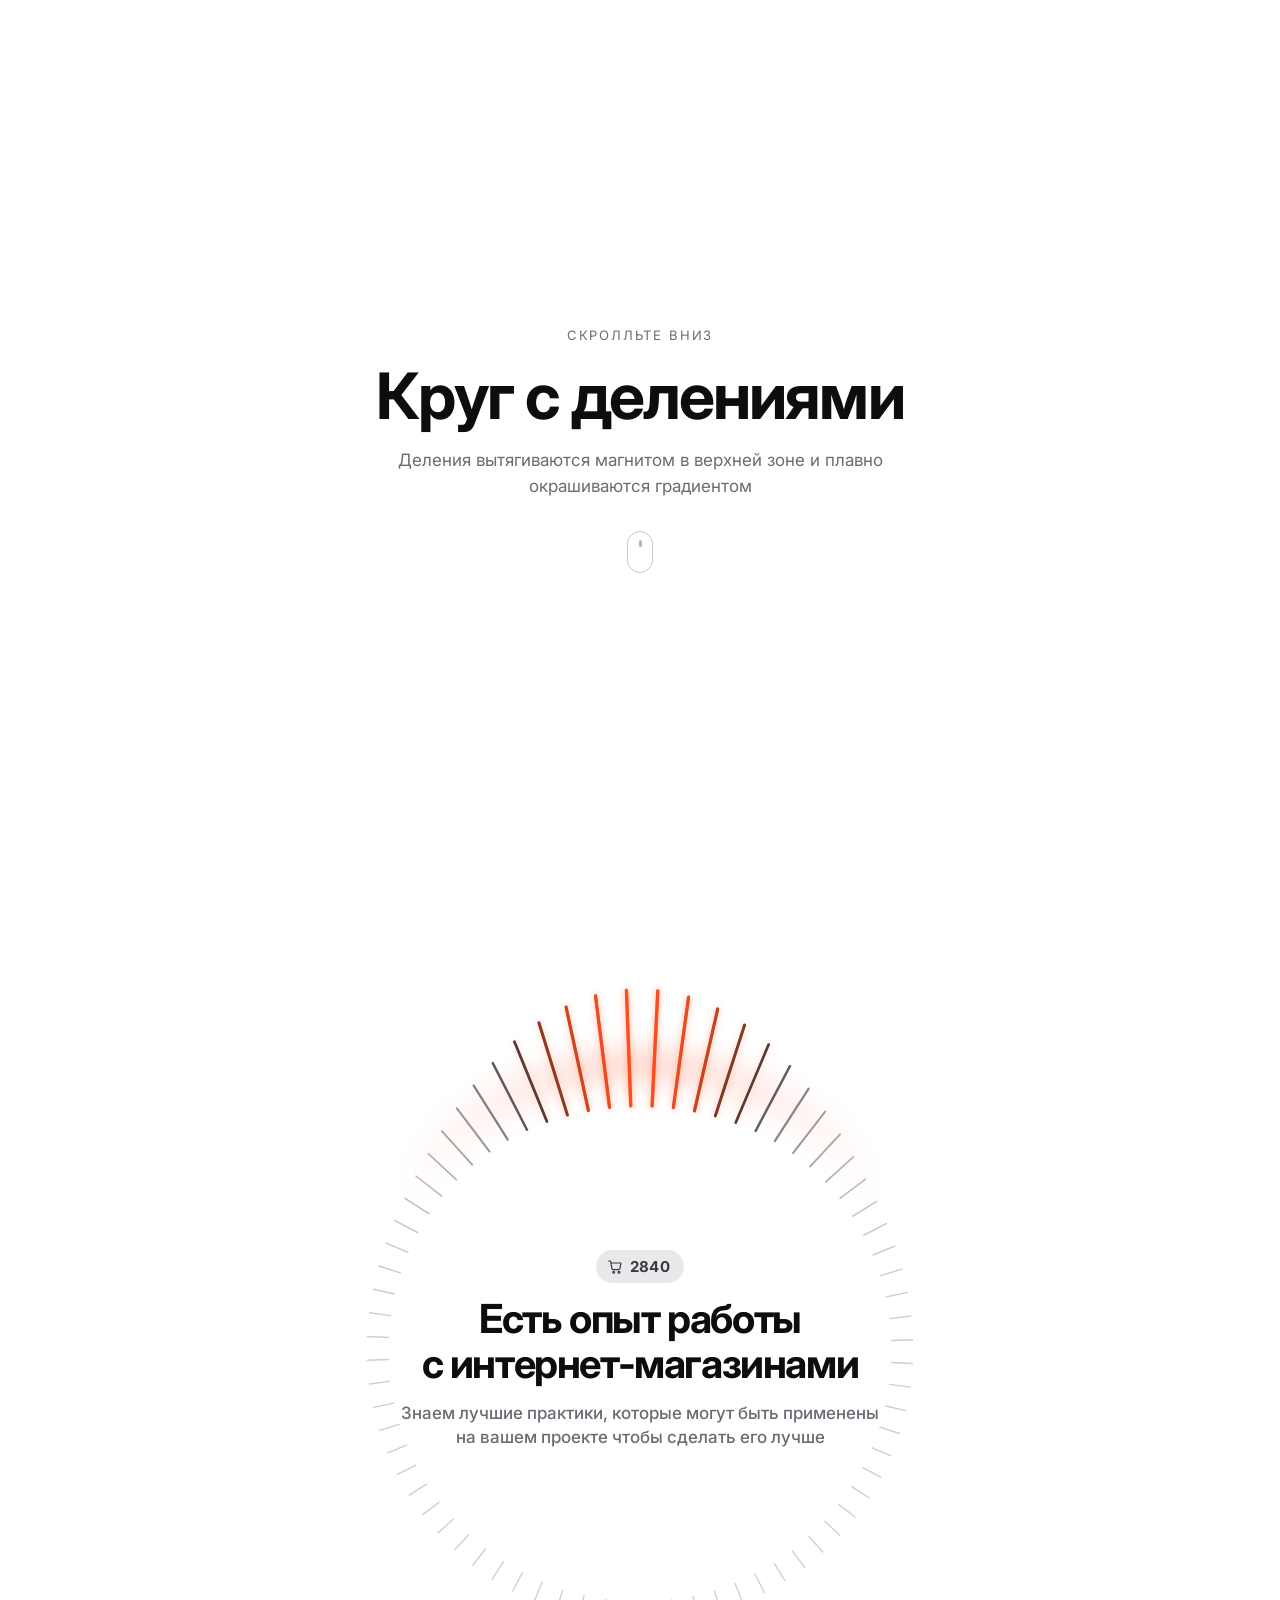
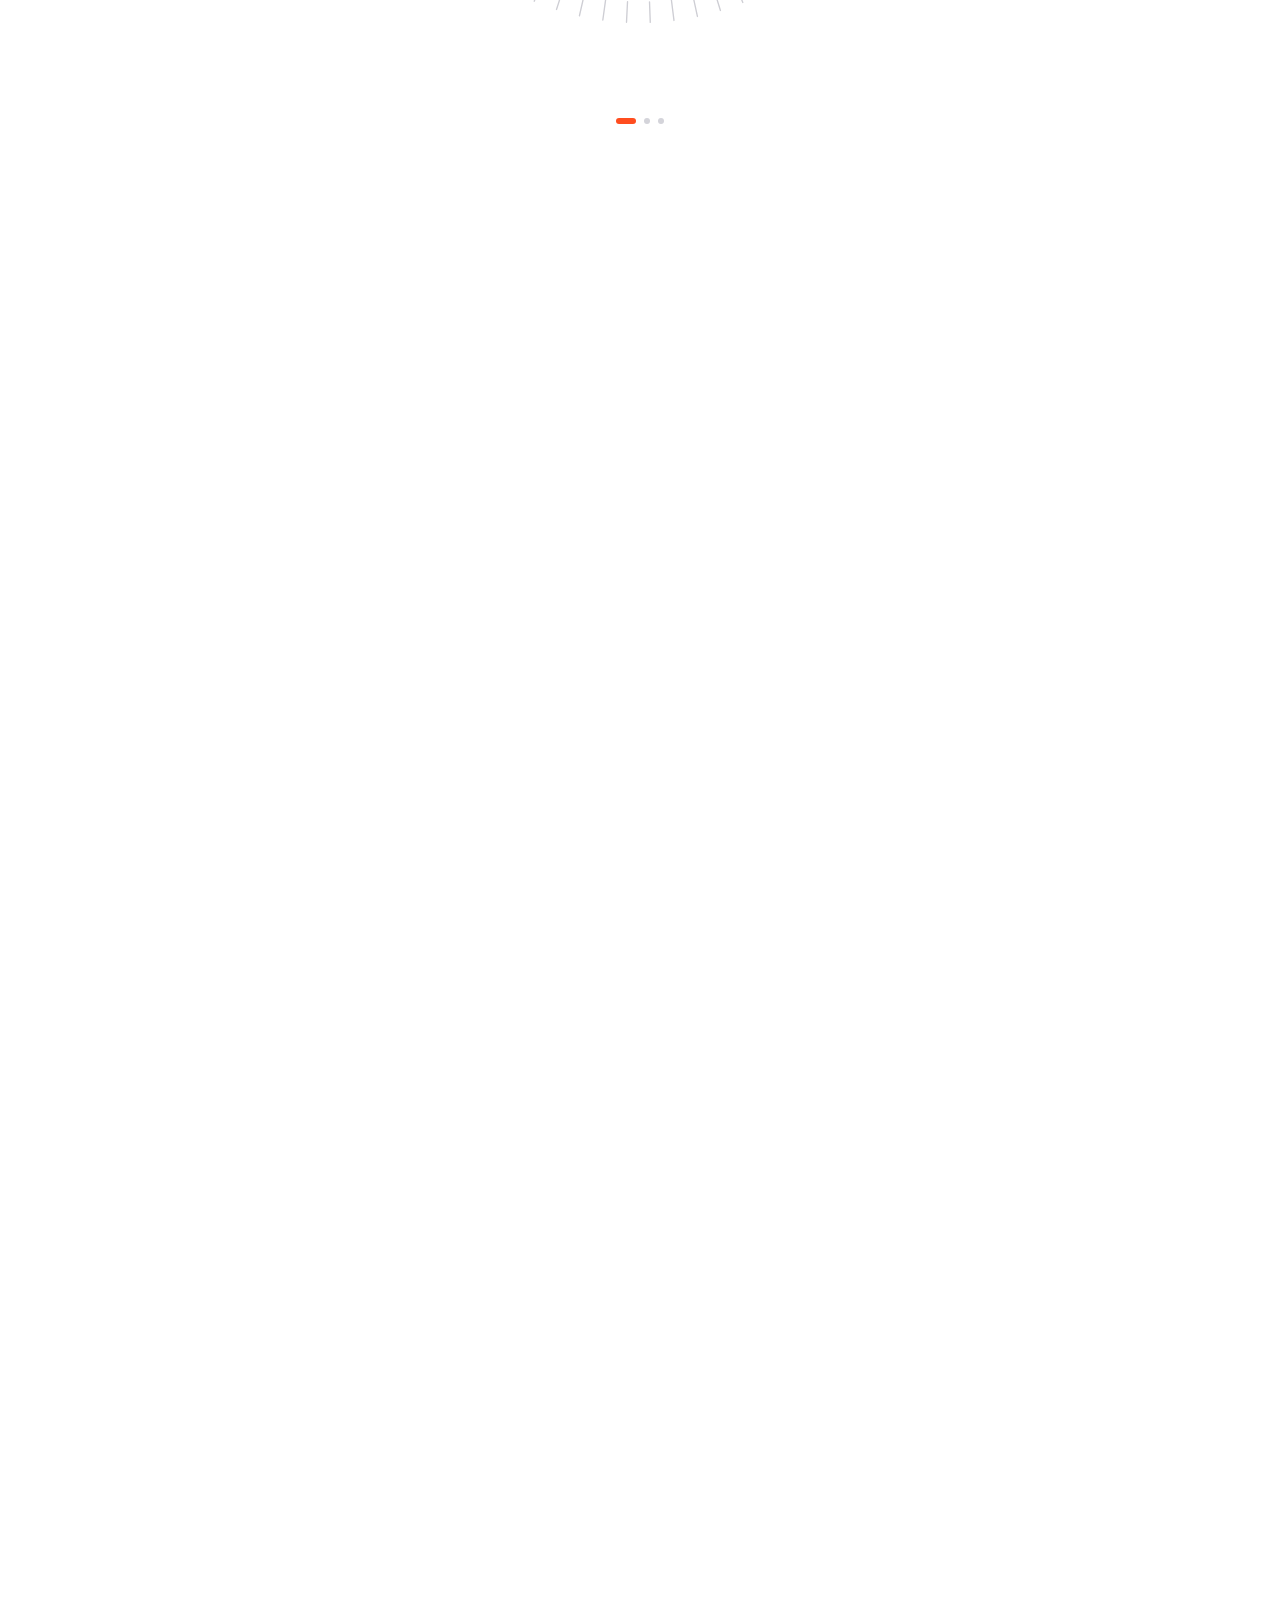
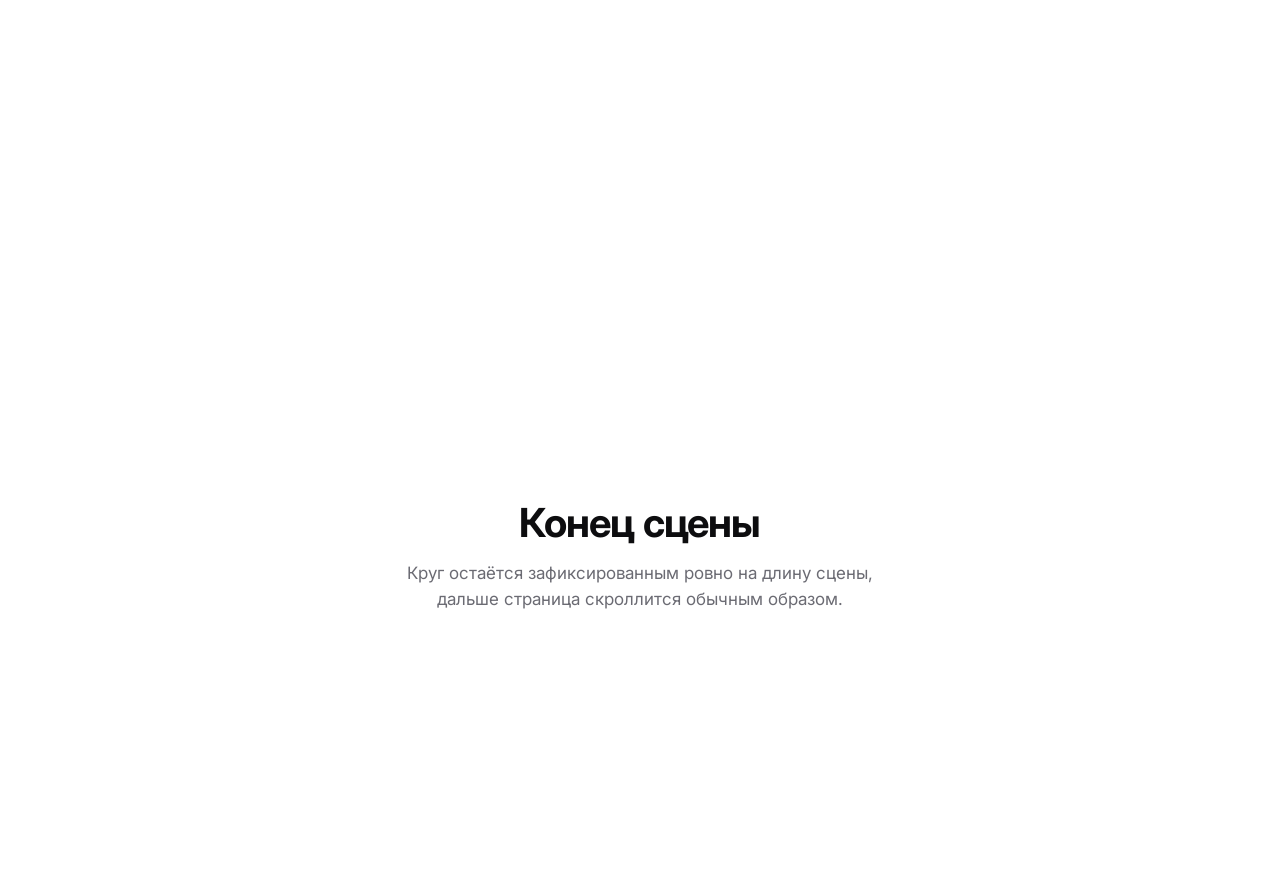
==== index.html @ 11e2ab50 "Добавить sticky-сцену с вращающимся кругом делений Круг вращается по прогрессу скролла, деления в ве" ====
<!DOCTYPE html>
<html lang="ru">
<head>
<meta charset="utf-8">
<meta name="viewport" content="width=device-width, initial-scale=1">
<title>Круг с делениями — анимация при скролле</title>
<link rel="preconnect" href="https://fonts.googleapis.com">
<link rel="preconnect" href="https://fonts.gstatic.com" crossorigin>
<link href="https://fonts.googleapis.com/css2?family=Inter:wght@400;500;600;700&display=swap" rel="stylesheet">
<link rel="stylesheet" href="styles.css">
</head>
<body>

<section class="intro">
  <p class="kicker">Скролльте вниз</p>
  <h1>Круг с делениями</h1>
  <p class="sub">Деления вытягиваются магнитом в верхней зоне и плавно окрашиваются градиентом</p>
  <div class="mouse" aria-hidden="true"><span></span></div>
</section>

<!-- ─── Сцена: высота = кол-во слайдов × 100vh + запас ─── -->
<section class="stage" id="stage">
  <div class="sticky">
    <div class="dial" id="dial">

      <svg class="dial__svg" viewBox="0 0 560 560" aria-hidden="true">
        <defs>
          <linearGradient id="auraGrad" x1="0" y1="0" x2="1" y2="0">
            <stop offset="0%"   stop-color="var(--accent)" stop-opacity="0"></stop>
            <stop offset="50%"  stop-color="var(--accent)" stop-opacity=".55"></stop>
            <stop offset="100%" stop-color="var(--accent)" stop-opacity="0"></stop>
          </linearGradient>
          <filter id="auraBlur" x="-50%" y="-50%" width="200%" height="200%">
            <feGaussianBlur stdDeviation="10"></feGaussianBlur>
          </filter>
          <filter id="hotGlow" x="-60%" y="-60%" width="220%" height="220%">
            <feGaussianBlur stdDeviation="2.4" result="b"></feGaussianBlur>
            <feMerge><feMergeNode in="b"></feMergeNode><feMergeNode in="SourceGraphic"></feMergeNode></feMerge>
          </filter>
        </defs>

        <!-- мягкая подсветка верхней зоны -->
        <path id="aura" class="aura" filter="url(#auraBlur)"
              stroke="url(#auraGrad)" fill="none" stroke-linecap="round"></path>

        <!-- деления генерируются скриптом -->
        <g id="ticks" class="ticks"></g>
        <g id="ticksHot" class="ticks ticks--hot" filter="url(#hotGlow)"></g>
      </svg>

      <!-- контент внутри круга -->
      <div class="slides" id="slides">
        <article class="slide">
          <span class="badge"><svg viewBox="0 0 24 24" class="badge__i"><path d="M6 6h15l-1.6 8.2a2 2 0 0 1-2 1.6H9.3a2 2 0 0 1-2-1.7L5.5 3.8A1 1 0 0 0 4.5 3H2.5"/><circle cx="10" cy="20" r="1.4"/><circle cx="18" cy="20" r="1.4"/></svg><b data-count="2840">2840</b></span>
          <h2>Есть опыт работы <br>с интернет-магазинами</h2>
          <p>Знаем лучшие практики, которые могут быть применены <br>на вашем проекте чтобы сделать его лучше</p>
        </article>

        <article class="slide">
          <span class="badge"><svg viewBox="0 0 24 24" class="badge__i"><path d="M3 17l5-6 4 4 4-6 5 5"/><path d="M3 21h18"/></svg><b data-count="128">128</b></span>
          <h2>Ускоряем загрузку <br>и растим конверсию</h2>
          <p>Оптимизируем Core Web Vitals и путь пользователя, <br>чтобы каждый визит приносил больше заказов</p>
        </article>

        <article class="slide">
          <span class="badge"><svg viewBox="0 0 24 24" class="badge__i"><path d="M12 3l2.6 5.6 6.1.8-4.5 4.2 1.2 6.1L12 16.8 6.6 19.7l1.2-6.1L3.3 9.4l6.1-.8z"/></svg><b data-count="17">17</b></span>
          <h2>Поддерживаем проект <br>после запуска</h2>
          <p>Развиваем функциональность, следим за метриками <br>и держим витрину стабильной 24/7</p>
        </article>
      </div>

      <!-- индикатор шагов -->
      <div class="dots" id="dots" aria-hidden="true">
        <i></i><i></i><i></i>
      </div>

    </div>
  </div>
</section>

<section class="outro">
  <h2>Конец сцены</h2>
  <p>Круг остаётся зафиксированным ровно на длину сцены, дальше страница скроллится обычным образом.</p>
</section>

<script src="script.js"></script>
</body>
</html>
---- styles.css ----
:root{
  --bg:#ffffff;
  --ink:#0d0d0f;
  --muted:#6b6b73;
  --accent:#ff4d1f;          /* цвет «нагретых» делений — меняется одной строкой */
  --badge-bg:#e9e9ec;
  --slides:3;                /* кол-во смысловых блоков внутри круга */
  --stage-vh:120;            /* высота скролла на один блок, в vh */
}

*{box-sizing:border-box}
html{scroll-behavior:auto}
body{
  margin:0;
  background:var(--bg);
  color:var(--ink);
  font-family:Inter,-apple-system,BlinkMacSystemFont,"Segoe UI",Roboto,Helvetica,Arial,sans-serif;
  -webkit-font-smoothing:antialiased;
}

/* ───────────── вступление / хвост ───────────── */
.intro,.outro{
  min-height:100vh;display:flex;flex-direction:column;
  align-items:center;justify-content:center;text-align:center;padding:40px 24px;gap:14px;
}
.outro{min-height:70vh}
.kicker{margin:0;font-size:13px;letter-spacing:.14em;text-transform:uppercase;color:var(--muted)}
.intro h1{margin:0;font-size:clamp(32px,6vw,64px);letter-spacing:-.03em;font-weight:700}
.intro .sub,.outro p{margin:0;max-width:520px;color:var(--muted);font-size:clamp(14px,1.6vw,17px);line-height:1.5}
.outro h2{margin:0;font-size:clamp(24px,4vw,40px);letter-spacing:-.02em}
.mouse{margin-top:18px;width:26px;height:42px;border:1.5px solid #c8c8cf;border-radius:14px;position:relative}
.mouse span{position:absolute;left:50%;top:8px;width:3px;height:7px;margin-left:-1.5px;border-radius:2px;background:#b3b3bb;animation:wheel 1.6s ease-in-out infinite}
@keyframes wheel{0%{transform:translateY(0);opacity:0}30%{opacity:1}100%{transform:translateY(14px);opacity:0}}

/* ───────────── сцена со sticky-кругом ───────────── */
.stage{
  position:relative;
  /* длина прокрутки сцены: по одному экрану на блок + экран на «доводку» */
  height:calc((var(--slides) * var(--stage-vh) * 1vh) + 100vh);
}
.sticky{position:sticky;top:0;height:100vh;display:grid;place-items:center;overflow:hidden}

.dial{
  position:relative;
  width:min(86vmin,720px);
  aspect-ratio:1/1;
  display:grid;place-items:center;
}
.dial__svg{position:absolute;inset:0;width:100%;height:100%;overflow:visible}

.ticks line{stroke-linecap:round}
.aura{stroke-width:24;opacity:.42}

/* ───────────── контент внутри круга ───────────── */
.slides{
  position:relative;
  width:min(78%,520px);
  display:grid;
  place-items:center;
}
.slide{
  grid-area:1/1;
  text-align:center;
  display:flex;flex-direction:column;align-items:center;gap:14px;
  opacity:0;
  will-change:opacity,transform;
  pointer-events:none;
}
.badge{
  display:inline-flex;align-items:center;gap:7px;
  padding:7px 14px 7px 11px;border-radius:999px;
  background:var(--badge-bg);color:#3a3a42;
  font-size:15px;font-weight:600;letter-spacing:.01em;
  transition:background .4s ease,color .4s ease;
}
.badge__i{width:16px;height:16px;fill:none;stroke:currentColor;stroke-width:1.8;stroke-linecap:round;stroke-linejoin:round;flex:none}
.slide h2{
  margin:0;font-size:clamp(22px,3.4vw,40px);line-height:1.12;
  letter-spacing:-.035em;font-weight:700;
}
.slide p{
  margin:0;color:var(--muted);
  font-size:clamp(13px,1.5vw,17px);line-height:1.45;font-weight:500;
}

/* ───────────── индикатор шагов ───────────── */
.dots{
  position:absolute;left:50%;bottom:-2%;transform:translateX(-50%);
  display:flex;gap:8px;
}
.dots i{
  width:6px;height:6px;border-radius:50%;background:#d4d4da;
  transition:background .35s ease,transform .35s ease,width .35s ease;
}
.dots i.is-on{width:20px;border-radius:4px;background:var(--accent)}

@media (max-width:640px){
  .dial{width:88vmin}
  .slides{width:72%}
  .slide{gap:11px}
  .slide h2{font-size:clamp(20px,5.6vw,26px)}
  .slide p{font-size:clamp(12px,3.4vw,15px)}
  .badge{font-size:13px;padding:6px 12px 6px 9px}
  /* на узких экранах верстаем текст потоком, а не по авторским строкам */
  .slide h2 br,.slide p br{display:none}
  .dots{bottom:-8%}
}

@media (prefers-reduced-motion:reduce){
  .mouse span{animation:none}
}
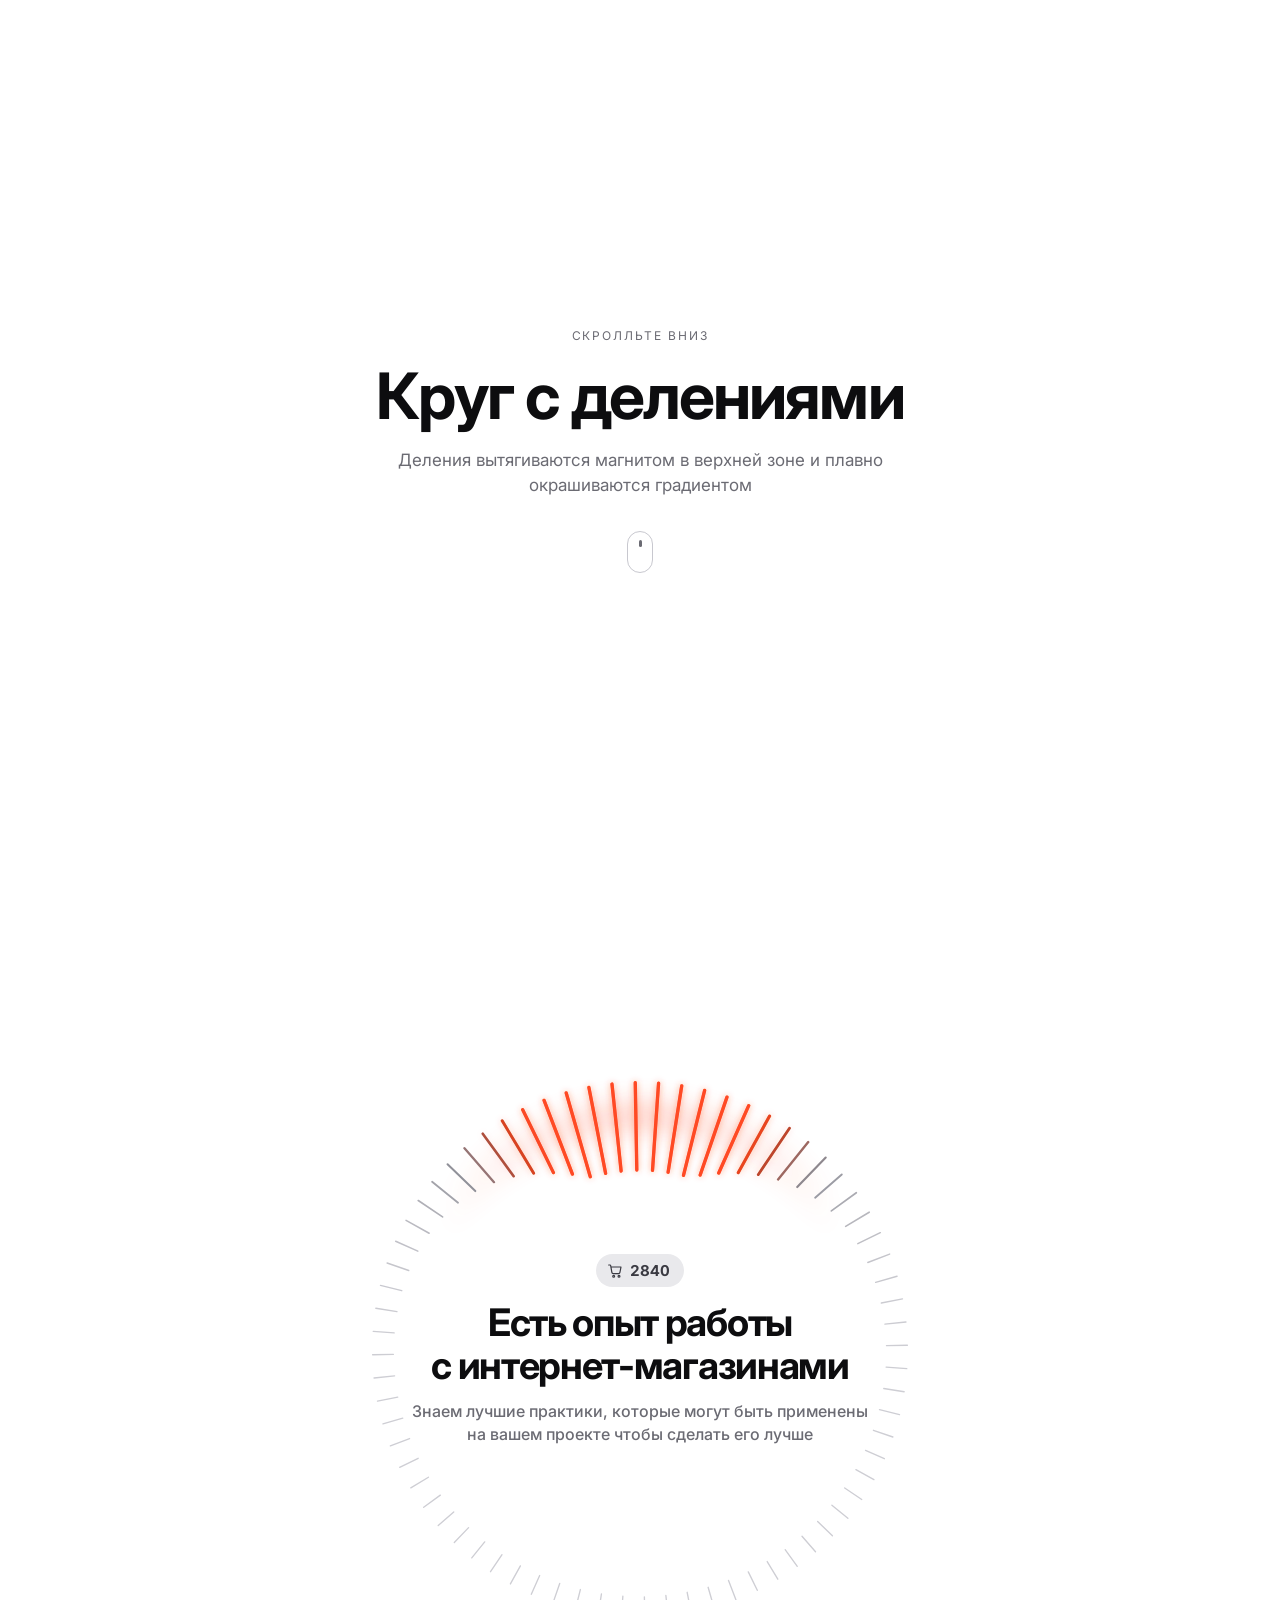
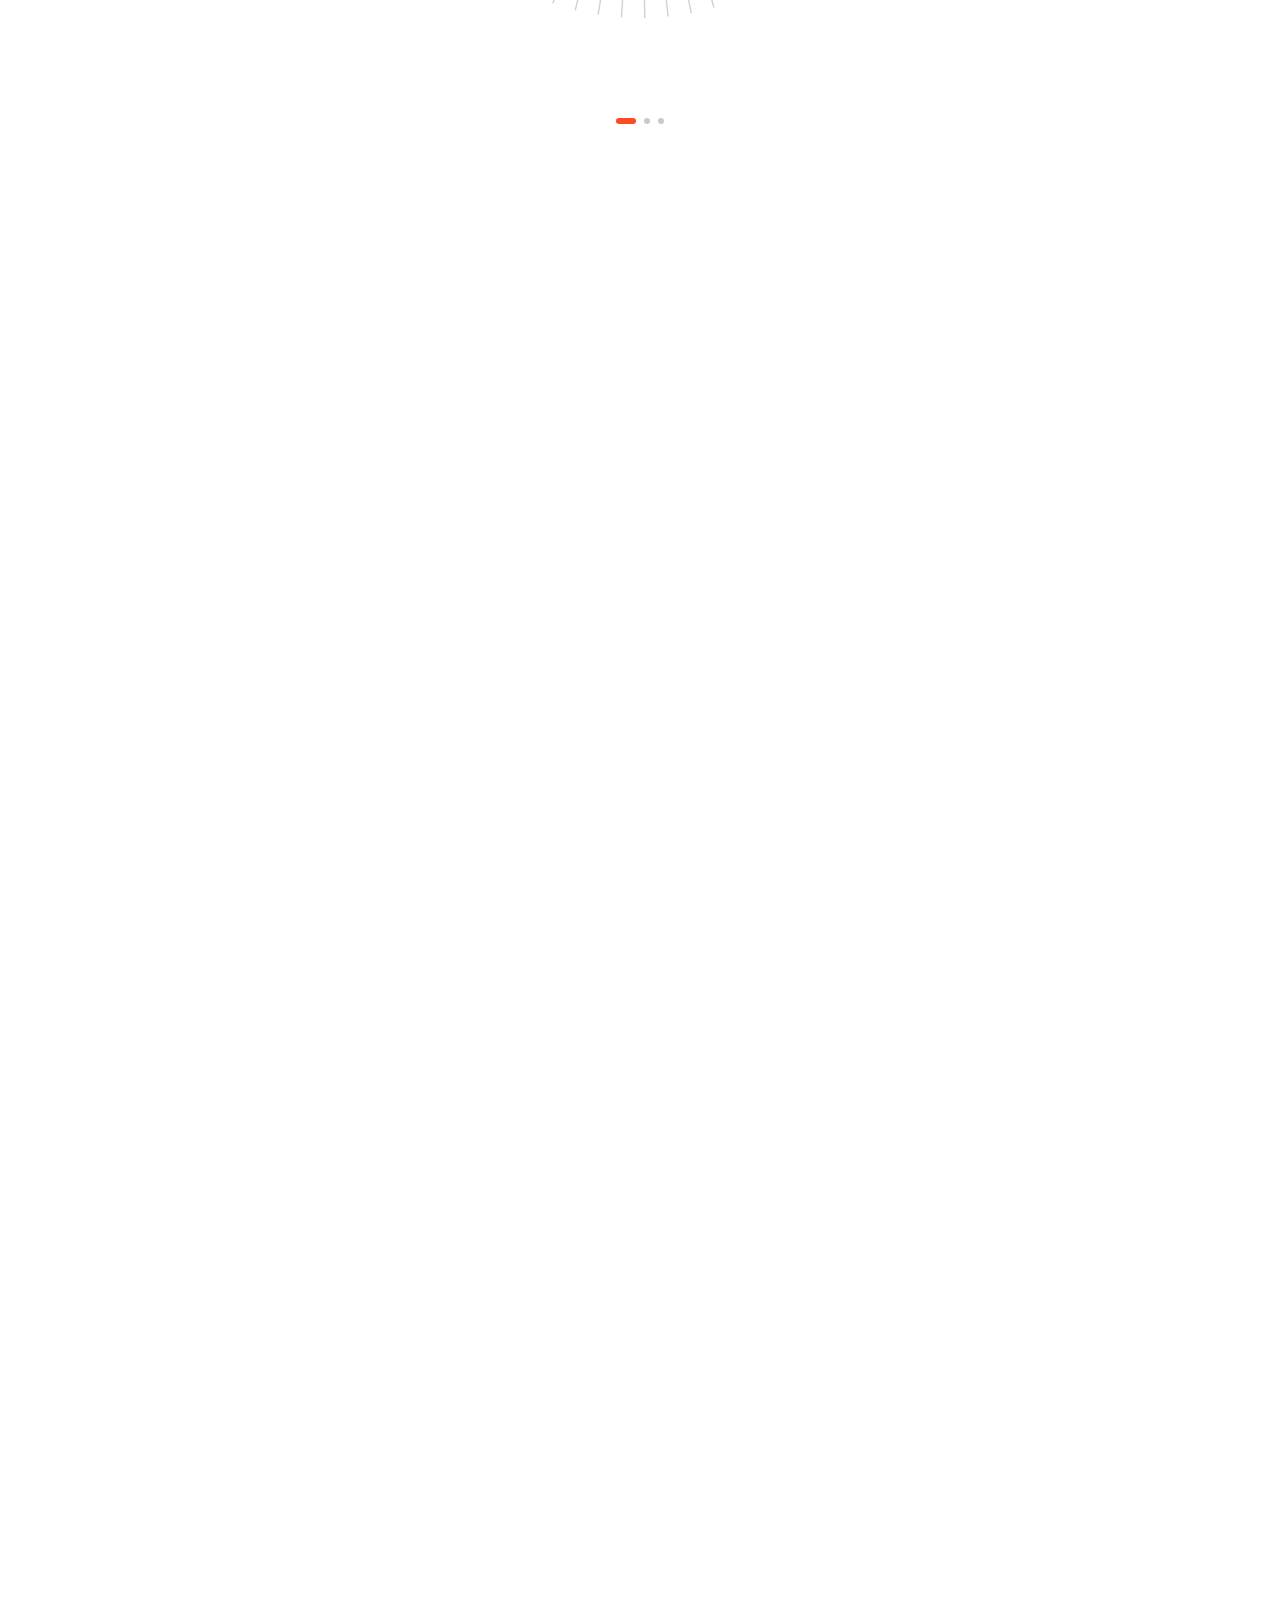
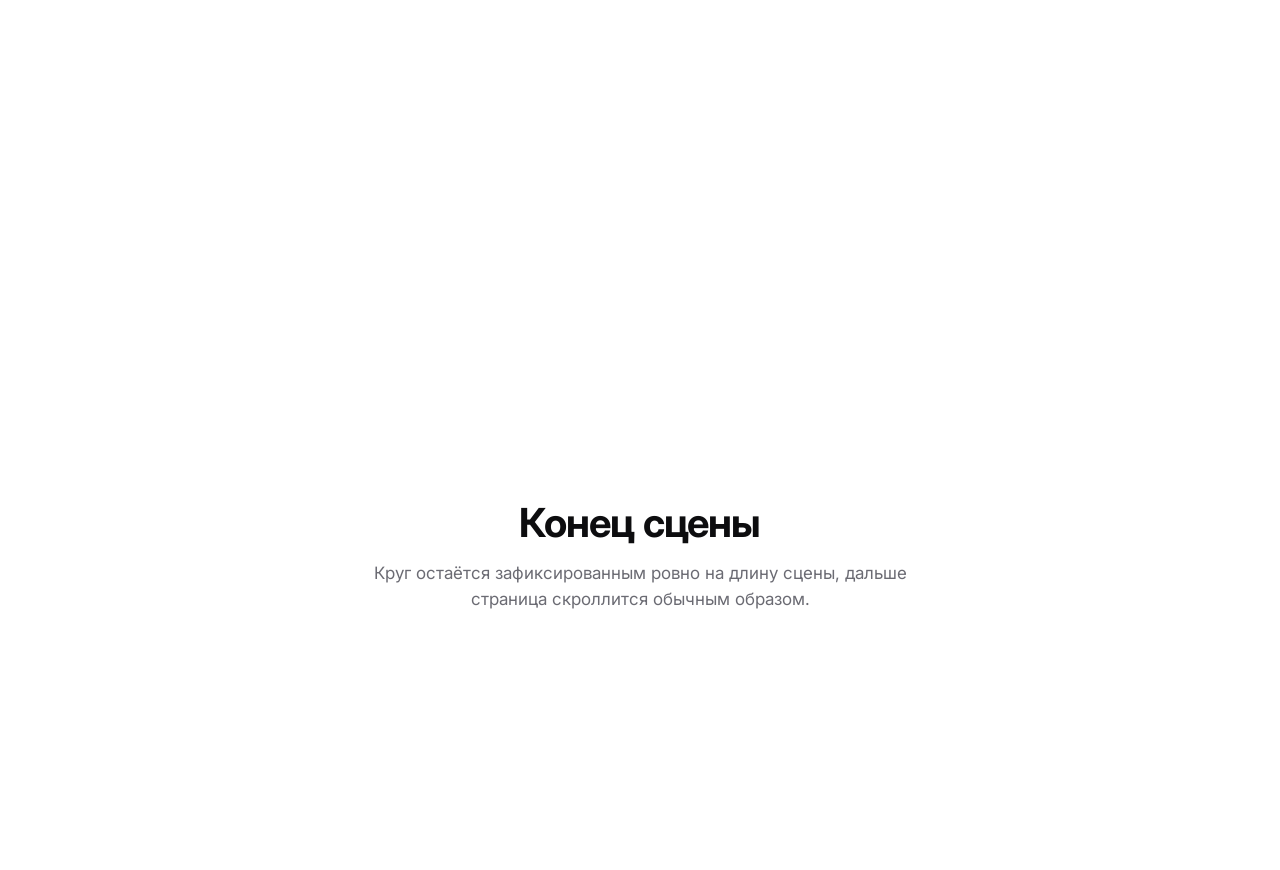
==== commit 7a57e885: "Развернуть деления внутрь круга, добавить покой и цвет по блокам Деления растут от неподвижной внешн" ====
--- a/index.html
+++ b/index.html
@@ -31,7 +31,7 @@
             <stop offset="100%" stop-color="var(--accent)" stop-opacity="0"></stop>
           </linearGradient>
           <filter id="auraBlur" x="-50%" y="-50%" width="200%" height="200%">
-            <feGaussianBlur stdDeviation="10"></feGaussianBlur>
+            <feGaussianBlur stdDeviation="9"></feGaussianBlur>
           </filter>
           <filter id="hotGlow" x="-60%" y="-60%" width="220%" height="220%">
             <feGaussianBlur stdDeviation="2.4" result="b"></feGaussianBlur>
--- a/styles.css
+++ b/styles.css
@@ -2,14 +2,54 @@
   --bg:#ffffff;
   --ink:#0d0d0f;
   --muted:#6b6b73;
-  --accent:#ff4d1f;          /* цвет «нагретых» делений — меняется одной строкой */
+  --hair:#c8c8cf;
   --badge-bg:#e9e9ec;
-  --slides:3;                /* кол-во смысловых блоков внутри круга */
-  --stage-vh:120;            /* высота скролла на один блок, в vh */
+  --badge-ink:#3a3a42;
+  /* градиент «нагрева» деления: холодное → среднее → горячее → акцент блока */
+  --tick-cold:#ceced4;
+  --tick-mid:#8c8c94;
+  --tick-hot:#202026;
+  /* акцент каждого текстового блока: --c1 для первого, --c2 для второго и т.д. */
+  --c1:#ff4a22;
+  --c2:#12b76a;
+  --c3:#2e6bf5;
+  --accent:var(--c1);          /* текущий акцент, скрипт переписывает его по скроллу */
+  --slides:3;                  /* количество блоков — должно совпадать с числом .slide */
+  --stage-vh:120;              /* сколько vh скролла приходится на один блок */
+}
+
+@media (prefers-color-scheme:dark){
+  :root:not([data-theme="light"]){
+    --bg:#0b0b0d;
+    --ink:#f3f3f6;
+    --muted:#93939e;
+    --hair:#3a3a44;
+    --badge-bg:#1d1d23;
+    --badge-ink:#c9c9d2;
+    --tick-cold:#2f2f38;
+    --tick-mid:#6e6e7a;
+    --tick-hot:#ededf2;
+    --c1:#ff6a45;
+    --c2:#2fd48a;
+    --c3:#5a8cff;
+  }
+}
+:root[data-theme="dark"]{
+  --bg:#0b0b0d;
+  --ink:#f3f3f6;
+  --muted:#93939e;
+  --hair:#3a3a44;
+  --badge-bg:#1d1d23;
+  --badge-ink:#c9c9d2;
+  --tick-cold:#2f2f38;
+  --tick-mid:#6e6e7a;
+  --tick-hot:#ededf2;
+  --c1:#ff6a45;
+  --c2:#2fd48a;
+  --c3:#5a8cff;
 }
 
 *{box-sizing:border-box}
-html{scroll-behavior:auto}
 body{
   margin:0;
   background:var(--bg);
@@ -24,12 +64,12 @@
   align-items:center;justify-content:center;text-align:center;padding:40px 24px;gap:14px;
 }
 .outro{min-height:70vh}
-.kicker{margin:0;font-size:13px;letter-spacing:.14em;text-transform:uppercase;color:var(--muted)}
-.intro h1{margin:0;font-size:clamp(32px,6vw,64px);letter-spacing:-.03em;font-weight:700}
-.intro .sub,.outro p{margin:0;max-width:520px;color:var(--muted);font-size:clamp(14px,1.6vw,17px);line-height:1.5}
+.kicker{margin:0;font-size:12px;letter-spacing:.16em;text-transform:uppercase;color:var(--muted)}
+.intro h1{margin:0;font-size:clamp(32px,6vw,64px);letter-spacing:-.03em;font-weight:700;text-wrap:balance}
+.intro .sub,.outro p{margin:0;max-width:52ch;color:var(--muted);font-size:clamp(14px,1.6vw,17px);line-height:1.5}
 .outro h2{margin:0;font-size:clamp(24px,4vw,40px);letter-spacing:-.02em}
-.mouse{margin-top:18px;width:26px;height:42px;border:1.5px solid #c8c8cf;border-radius:14px;position:relative}
-.mouse span{position:absolute;left:50%;top:8px;width:3px;height:7px;margin-left:-1.5px;border-radius:2px;background:#b3b3bb;animation:wheel 1.6s ease-in-out infinite}
+.mouse{margin-top:18px;width:26px;height:42px;border:1.5px solid var(--hair);border-radius:14px;position:relative}
+.mouse span{position:absolute;left:50%;top:8px;width:3px;height:7px;margin-left:-1.5px;border-radius:2px;background:var(--muted);animation:wheel 1.6s ease-in-out infinite}
 @keyframes wheel{0%{transform:translateY(0);opacity:0}30%{opacity:1}100%{transform:translateY(14px);opacity:0}}
 
 /* ───────────── сцена со sticky-кругом ───────────── */
@@ -49,12 +89,13 @@
 .dial__svg{position:absolute;inset:0;width:100%;height:100%;overflow:visible}
 
 .ticks line{stroke-linecap:round}
-.aura{stroke-width:24;opacity:.42}
+/* прозрачностью дуги управляет скрипт — в CSS её задавать нельзя, стиль перебьёт атрибут */
+.aura{stroke-width:24}
 
 /* ───────────── контент внутри круга ───────────── */
 .slides{
   position:relative;
-  width:min(78%,520px);
+  width:min(72%,470px);
   display:grid;
   place-items:center;
 }
@@ -69,18 +110,18 @@
 .badge{
   display:inline-flex;align-items:center;gap:7px;
   padding:7px 14px 7px 11px;border-radius:999px;
-  background:var(--badge-bg);color:#3a3a42;
+  background:var(--badge-bg);color:var(--badge-ink);
   font-size:15px;font-weight:600;letter-spacing:.01em;
-  transition:background .4s ease,color .4s ease;
+  font-variant-numeric:tabular-nums;
 }
 .badge__i{width:16px;height:16px;fill:none;stroke:currentColor;stroke-width:1.8;stroke-linecap:round;stroke-linejoin:round;flex:none}
 .slide h2{
-  margin:0;font-size:clamp(22px,3.4vw,40px);line-height:1.12;
-  letter-spacing:-.035em;font-weight:700;
+  margin:0;font-size:clamp(22px,3.2vw,38px);line-height:1.12;
+  letter-spacing:-.035em;font-weight:700;text-wrap:balance;
 }
 .slide p{
   margin:0;color:var(--muted);
-  font-size:clamp(13px,1.5vw,17px);line-height:1.45;font-weight:500;
+  font-size:clamp(13px,1.4vw,16px);line-height:1.45;font-weight:500;
 }
 
 /* ───────────── индикатор шагов ───────────── */
@@ -89,17 +130,17 @@
   display:flex;gap:8px;
 }
 .dots i{
-  width:6px;height:6px;border-radius:50%;background:#d4d4da;
-  transition:background .35s ease,transform .35s ease,width .35s ease;
+  width:6px;height:6px;border-radius:50%;background:var(--hair);
+  transition:background .35s ease,width .35s ease,border-radius .35s ease;
 }
 .dots i.is-on{width:20px;border-radius:4px;background:var(--accent)}
 
 @media (max-width:640px){
   .dial{width:88vmin}
-  .slides{width:72%}
+  .slides{width:68%}
   .slide{gap:11px}
-  .slide h2{font-size:clamp(20px,5.6vw,26px)}
-  .slide p{font-size:clamp(12px,3.4vw,15px)}
+  .slide h2{font-size:clamp(19px,5.2vw,25px)}
+  .slide p{font-size:clamp(12px,3.2vw,14px)}
   .badge{font-size:13px;padding:6px 12px 6px 9px}
   /* на узких экранах верстаем текст потоком, а не по авторским строкам */
   .slide h2 br,.slide p br{display:none}
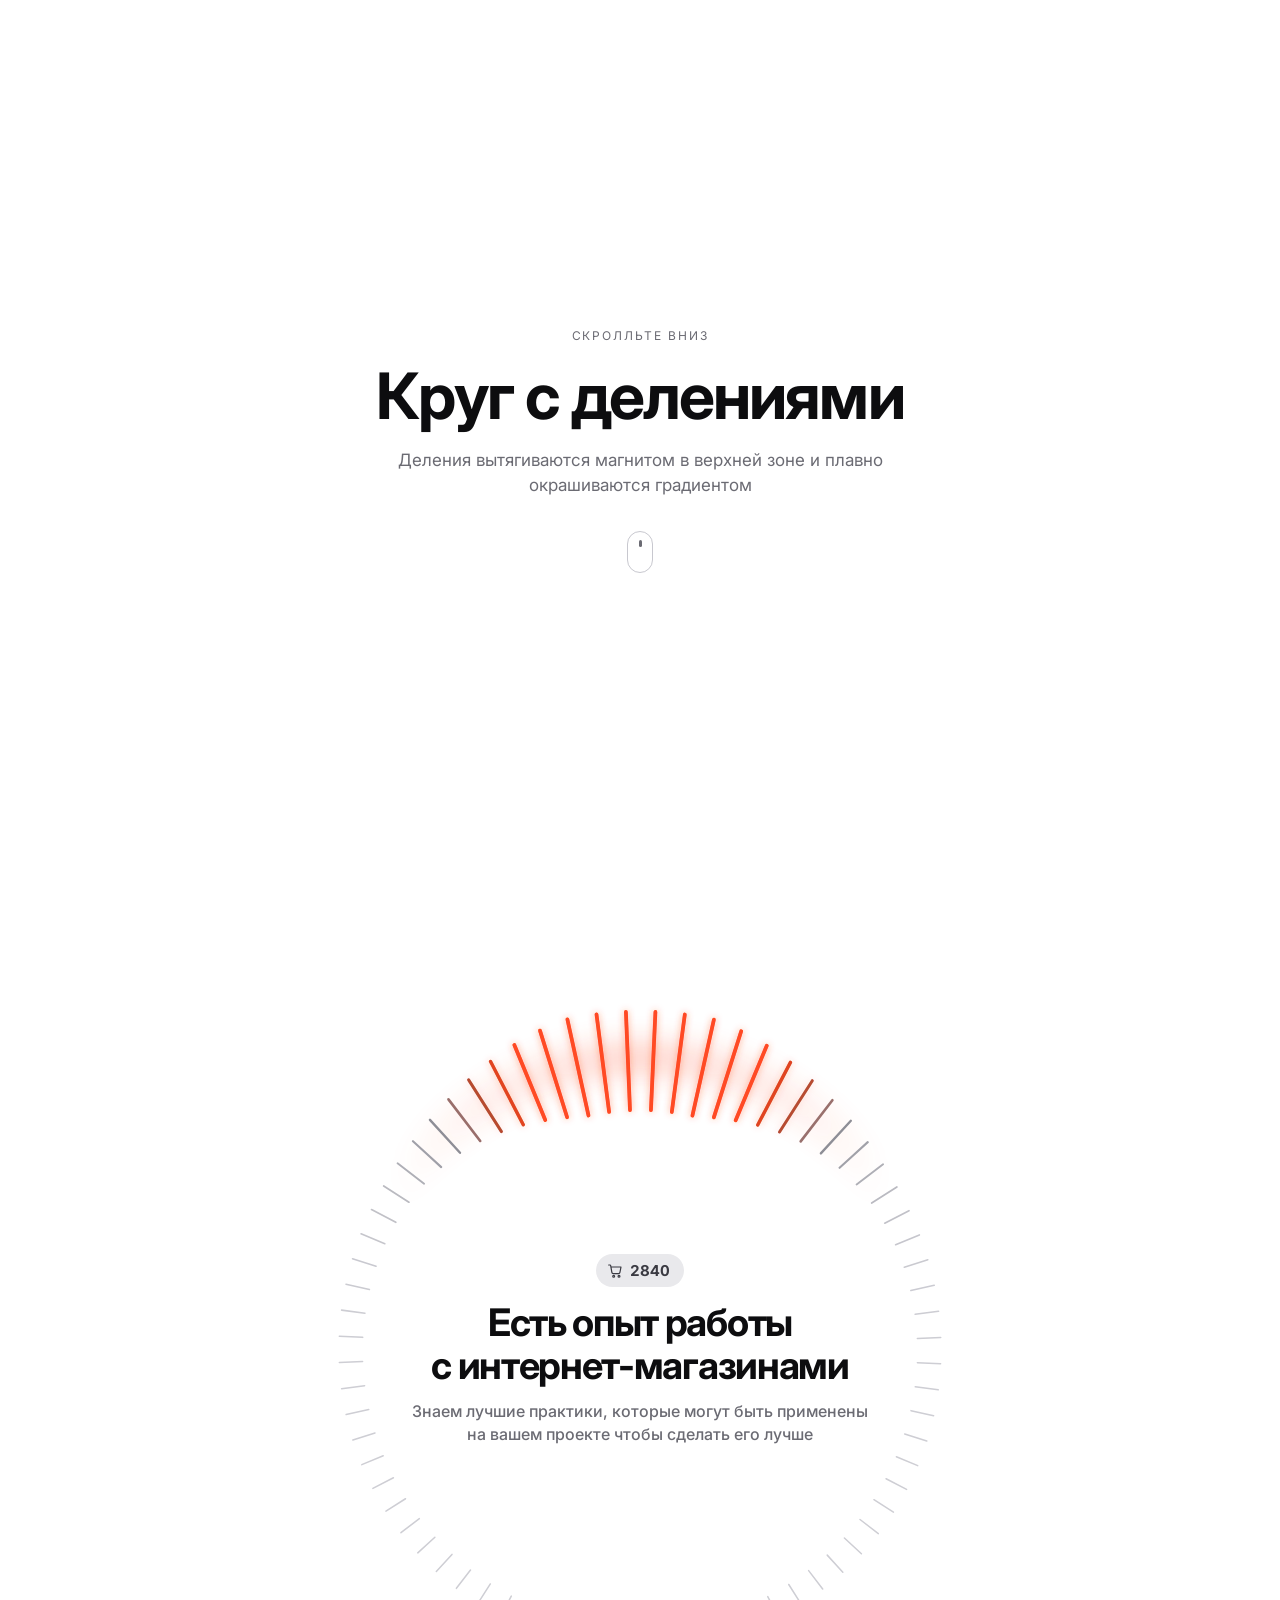
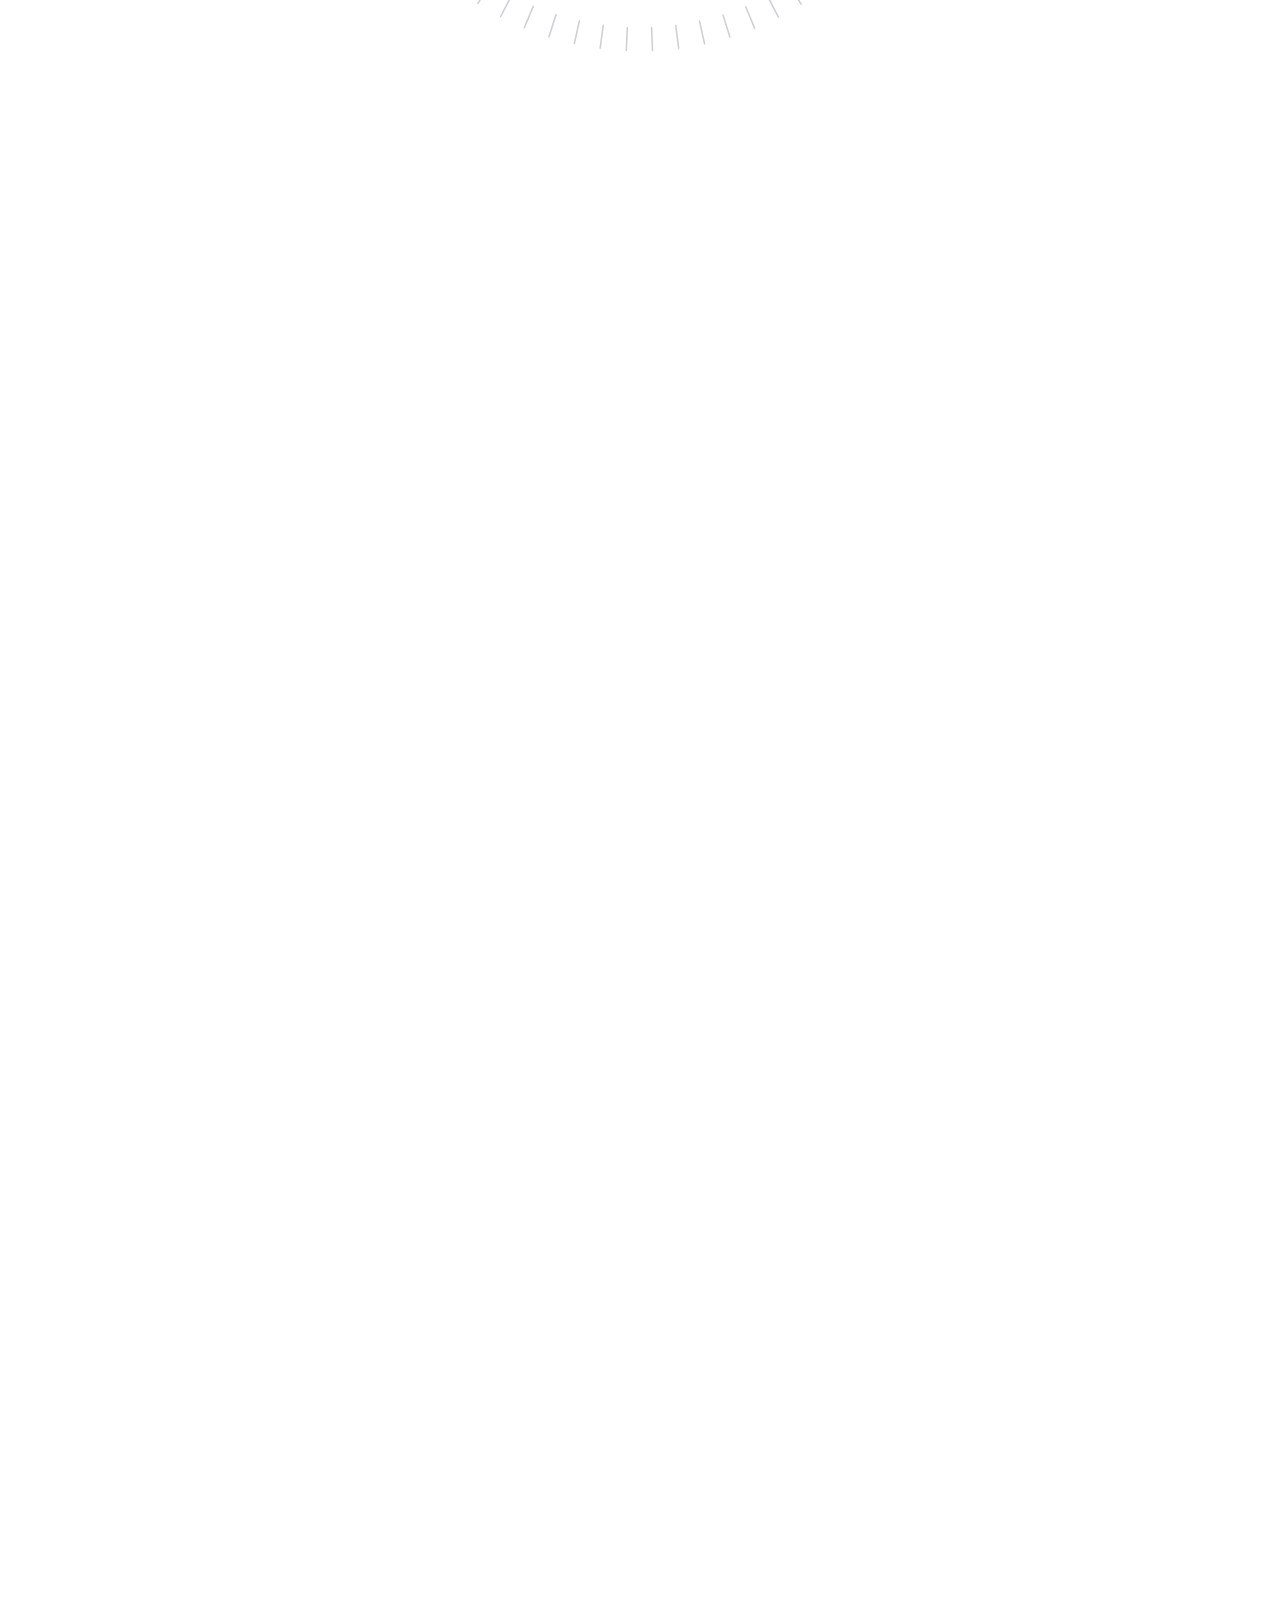
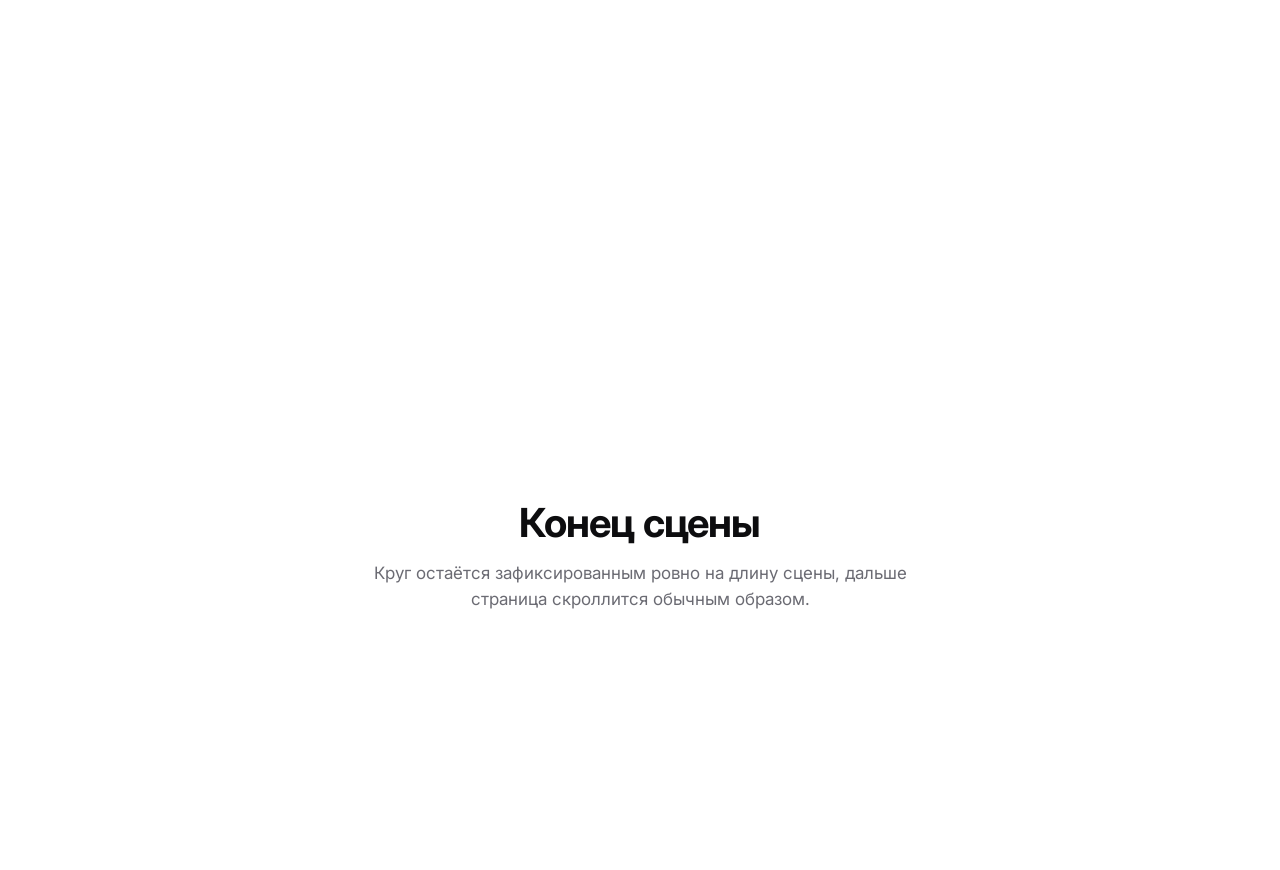
==== commit a47614d6: "Убрать пагинацию, увеличить круг и добавить магнит под курсором Индикатор шагов удалён. Круг вырос д" ====
--- a/index.html
+++ b/index.html
@@ -42,6 +42,8 @@
         <!-- мягкая подсветка верхней зоны -->
         <path id="aura" class="aura" filter="url(#auraBlur)"
               stroke="url(#auraGrad)" fill="none" stroke-linecap="round"></path>
+        <path id="auraHover" class="aura" filter="url(#auraBlur)"
+              stroke="url(#auraGrad)" fill="none" stroke-linecap="round" opacity="0"></path>
 
         <!-- деления генерируются скриптом -->
         <g id="ticks" class="ticks"></g>
@@ -69,11 +71,6 @@
         </article>
       </div>
 
-      <!-- индикатор шагов -->
-      <div class="dots" id="dots" aria-hidden="true">
-        <i></i><i></i><i></i>
-      </div>
-
     </div>
   </div>
 </section>
--- a/styles.css
+++ b/styles.css
@@ -82,7 +82,7 @@
 
 .dial{
   position:relative;
-  width:min(86vmin,720px);
+  width:min(90vmin,952px);
   aspect-ratio:1/1;
   display:grid;place-items:center;
 }
@@ -95,7 +95,7 @@
 /* ───────────── контент внутри круга ───────────── */
 .slides{
   position:relative;
-  width:min(72%,470px);
+  width:min(64%,560px);
   display:grid;
   place-items:center;
 }
@@ -124,27 +124,15 @@
   font-size:clamp(13px,1.4vw,16px);line-height:1.45;font-weight:500;
 }
 
-/* ───────────── индикатор шагов ───────────── */
-.dots{
-  position:absolute;left:50%;bottom:-2%;transform:translateX(-50%);
-  display:flex;gap:8px;
-}
-.dots i{
-  width:6px;height:6px;border-radius:50%;background:var(--hair);
-  transition:background .35s ease,width .35s ease,border-radius .35s ease;
-}
-.dots i.is-on{width:20px;border-radius:4px;background:var(--accent)}
-
 @media (max-width:640px){
-  .dial{width:88vmin}
-  .slides{width:68%}
+  .dial{width:92vmin}
+  .slides{width:70%}
   .slide{gap:11px}
   .slide h2{font-size:clamp(19px,5.2vw,25px)}
   .slide p{font-size:clamp(12px,3.2vw,14px)}
   .badge{font-size:13px;padding:6px 12px 6px 9px}
   /* на узких экранах верстаем текст потоком, а не по авторским строкам */
   .slide h2 br,.slide p br{display:none}
-  .dots{bottom:-8%}
 }
 
 @media (prefers-reduced-motion:reduce){
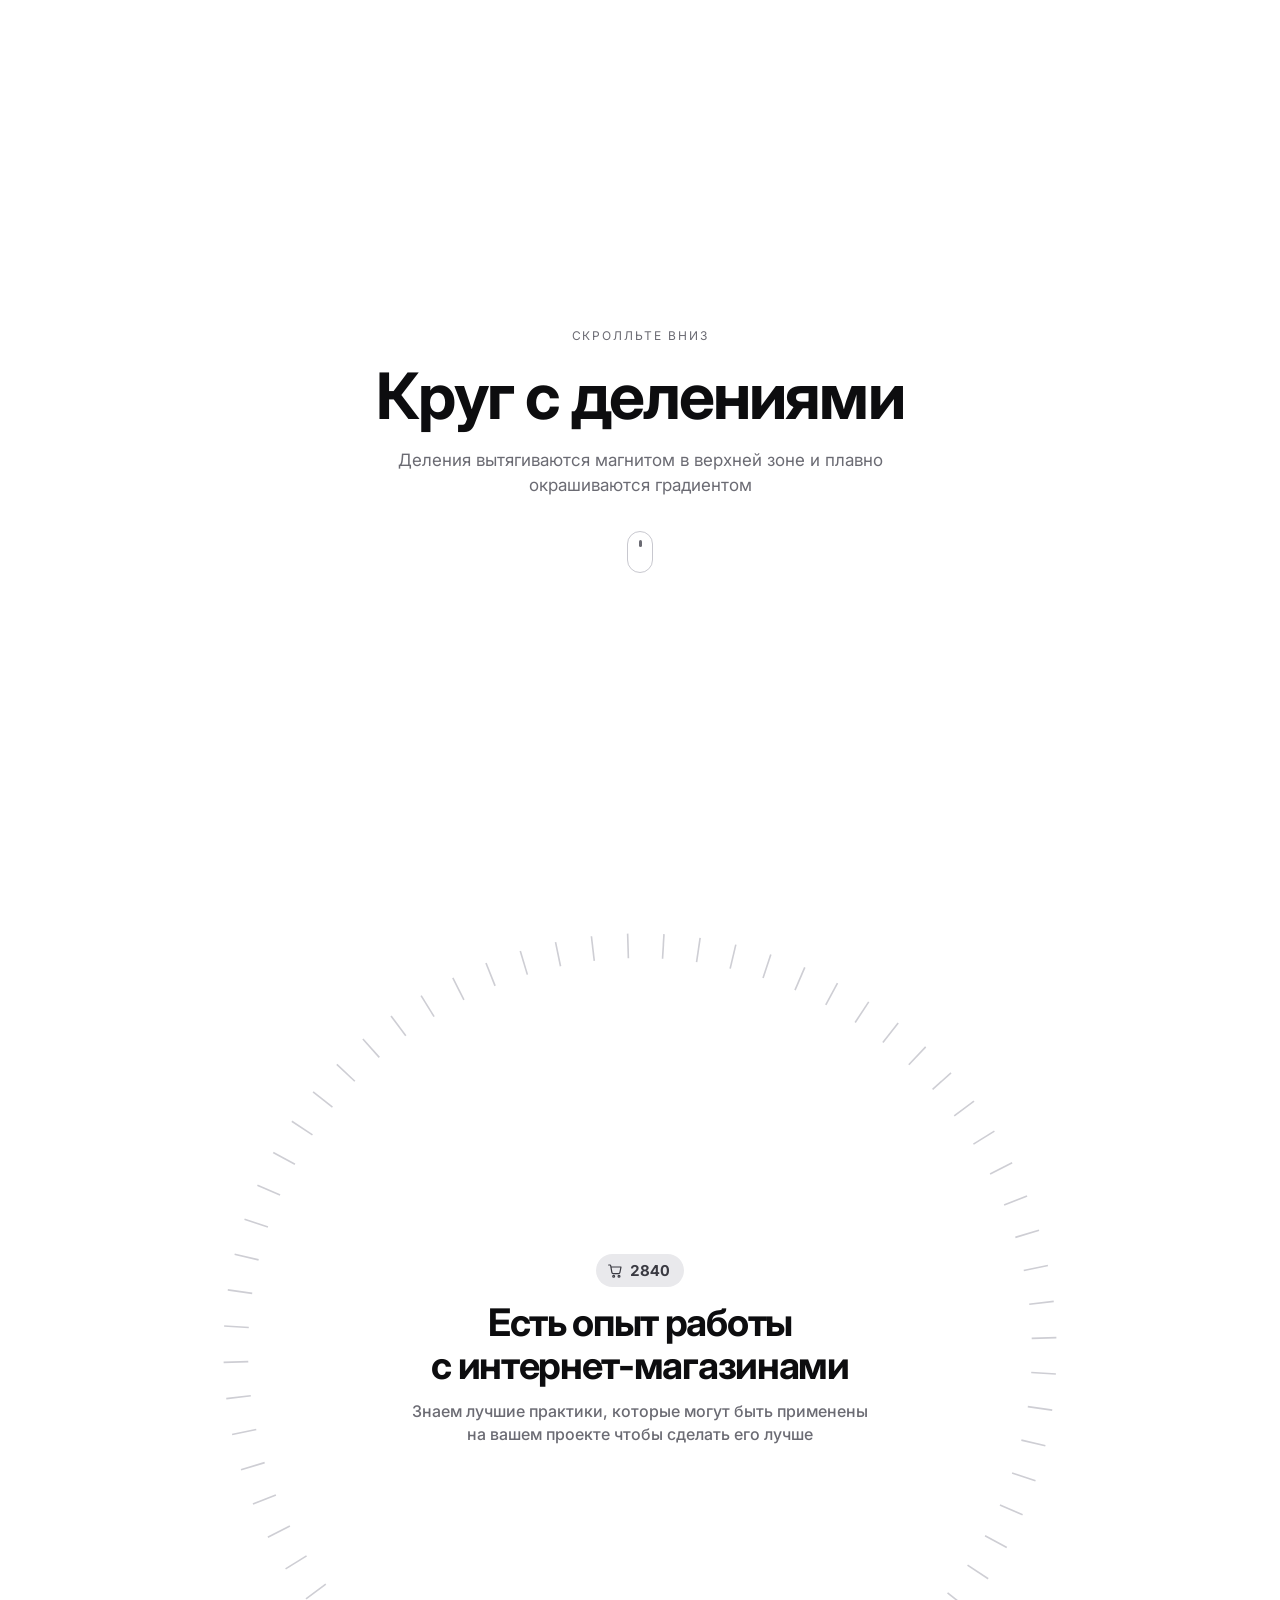
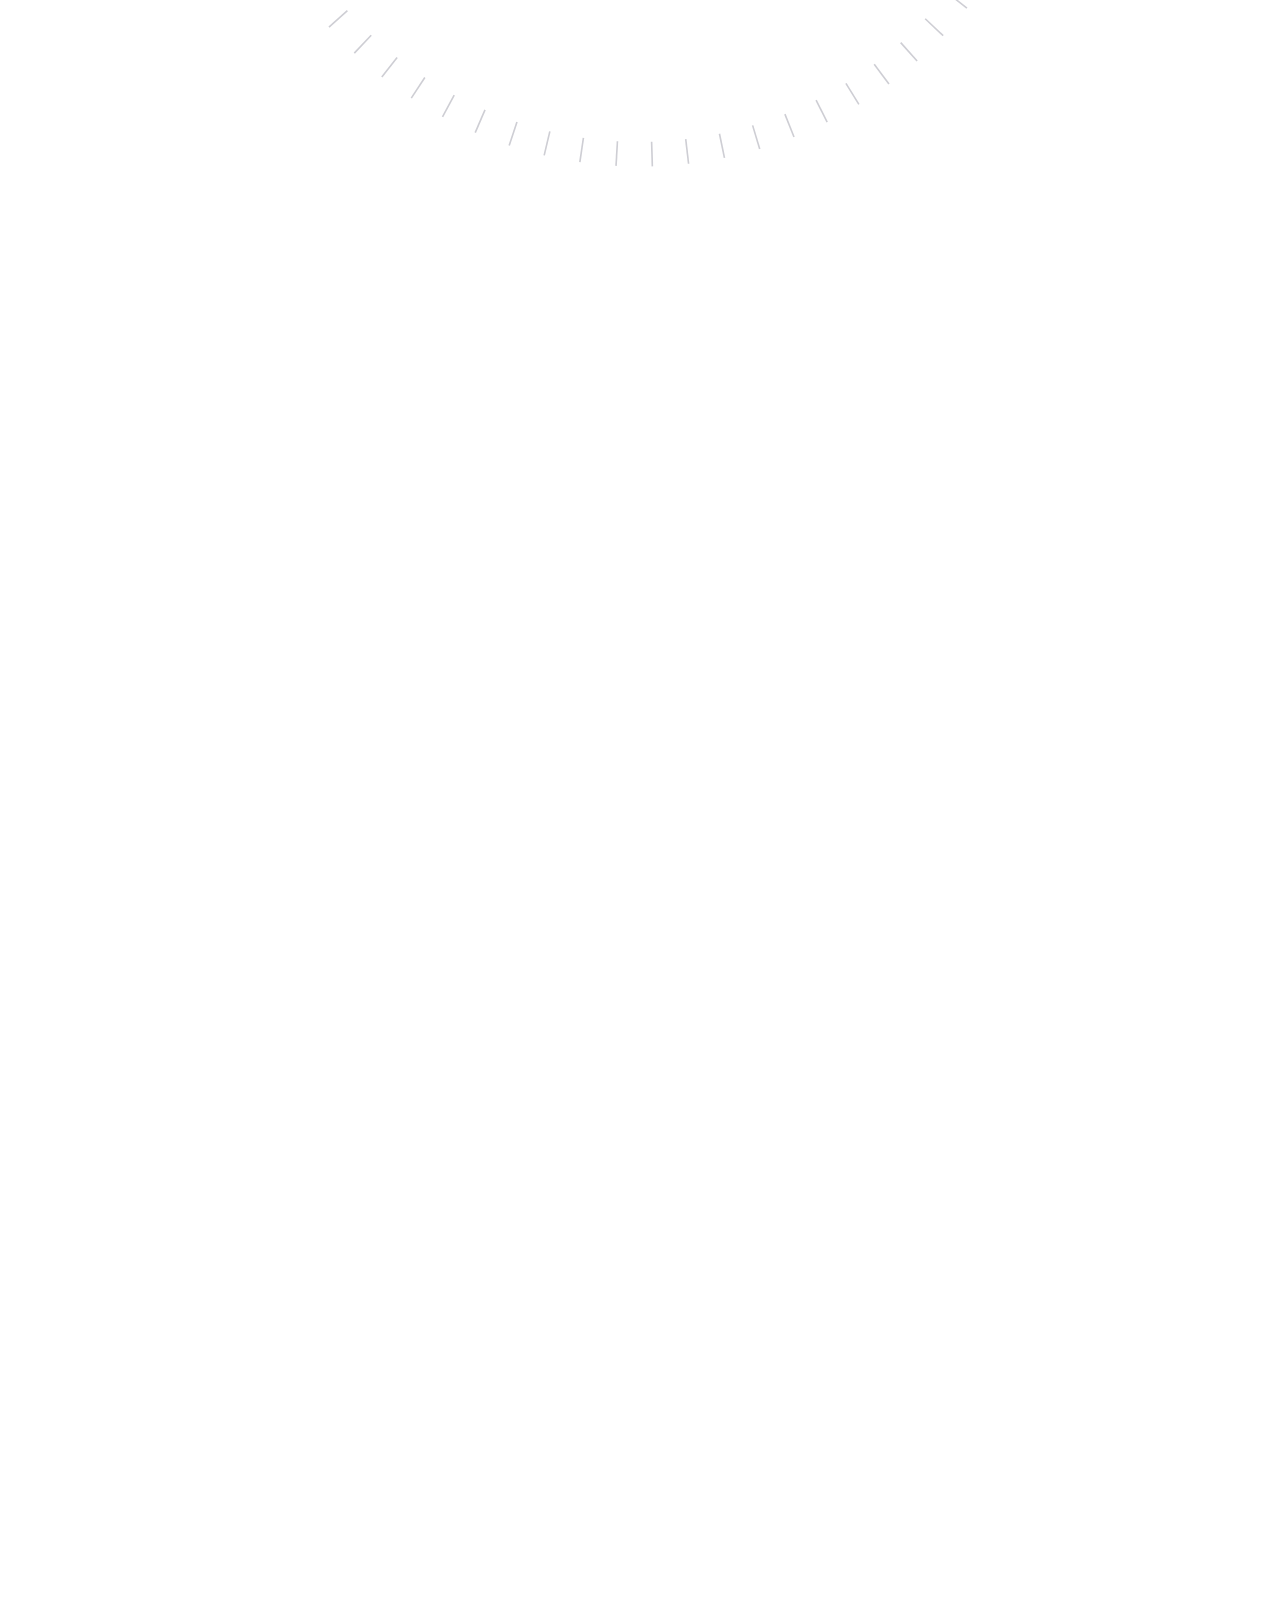
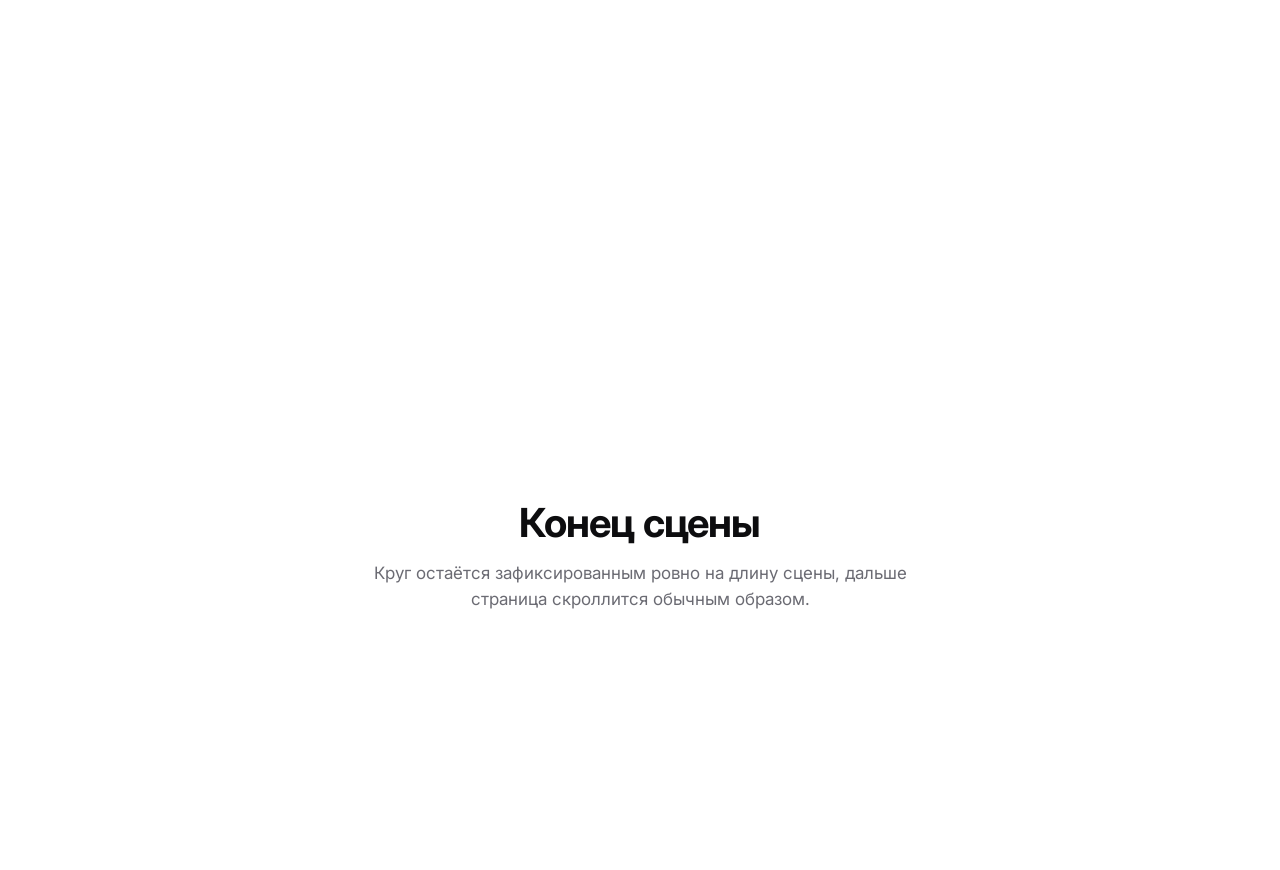
==== commit 1c2c237d: "Нейтральный подход к блоку, круг крупнее, прямые концы делений Круг увеличен до min(96vmin, 1040px) " ====
--- a/index.html
+++ b/index.html
@@ -33,10 +33,6 @@
           <filter id="auraBlur" x="-50%" y="-50%" width="200%" height="200%">
             <feGaussianBlur stdDeviation="9"></feGaussianBlur>
           </filter>
-          <filter id="hotGlow" x="-60%" y="-60%" width="220%" height="220%">
-            <feGaussianBlur stdDeviation="2.4" result="b"></feGaussianBlur>
-            <feMerge><feMergeNode in="b"></feMergeNode><feMergeNode in="SourceGraphic"></feMergeNode></feMerge>
-          </filter>
         </defs>
 
         <!-- мягкая подсветка верхней зоны -->
@@ -47,7 +43,6 @@
 
         <!-- деления генерируются скриптом -->
         <g id="ticks" class="ticks"></g>
-        <g id="ticksHot" class="ticks ticks--hot" filter="url(#hotGlow)"></g>
       </svg>
 
       <!-- контент внутри круга -->
--- a/styles.css
+++ b/styles.css
@@ -82,20 +82,20 @@
 
 .dial{
   position:relative;
-  width:min(90vmin,952px);
+  width:min(96vmin,1040px);
   aspect-ratio:1/1;
   display:grid;place-items:center;
 }
-.dial__svg{position:absolute;inset:0;width:100%;height:100%;overflow:visible}
+.dial__svg{position:absolute;inset:0;width:100%;height:100%;overflow:visible;will-change:transform}
 
-.ticks line{stroke-linecap:round}
+.ticks line{stroke-linecap:butt}
 /* прозрачностью дуги управляет скрипт — в CSS её задавать нельзя, стиль перебьёт атрибут */
 .aura{stroke-width:24}
 
 /* ───────────── контент внутри круга ───────────── */
 .slides{
   position:relative;
-  width:min(64%,560px);
+  width:min(60%,560px);
   display:grid;
   place-items:center;
 }
@@ -125,8 +125,7 @@
 }
 
 @media (max-width:640px){
-  .dial{width:92vmin}
-  .slides{width:70%}
+  .slides{width:64%}
   .slide{gap:11px}
   .slide h2{font-size:clamp(19px,5.2vw,25px)}
   .slide p{font-size:clamp(12px,3.2vw,14px)}
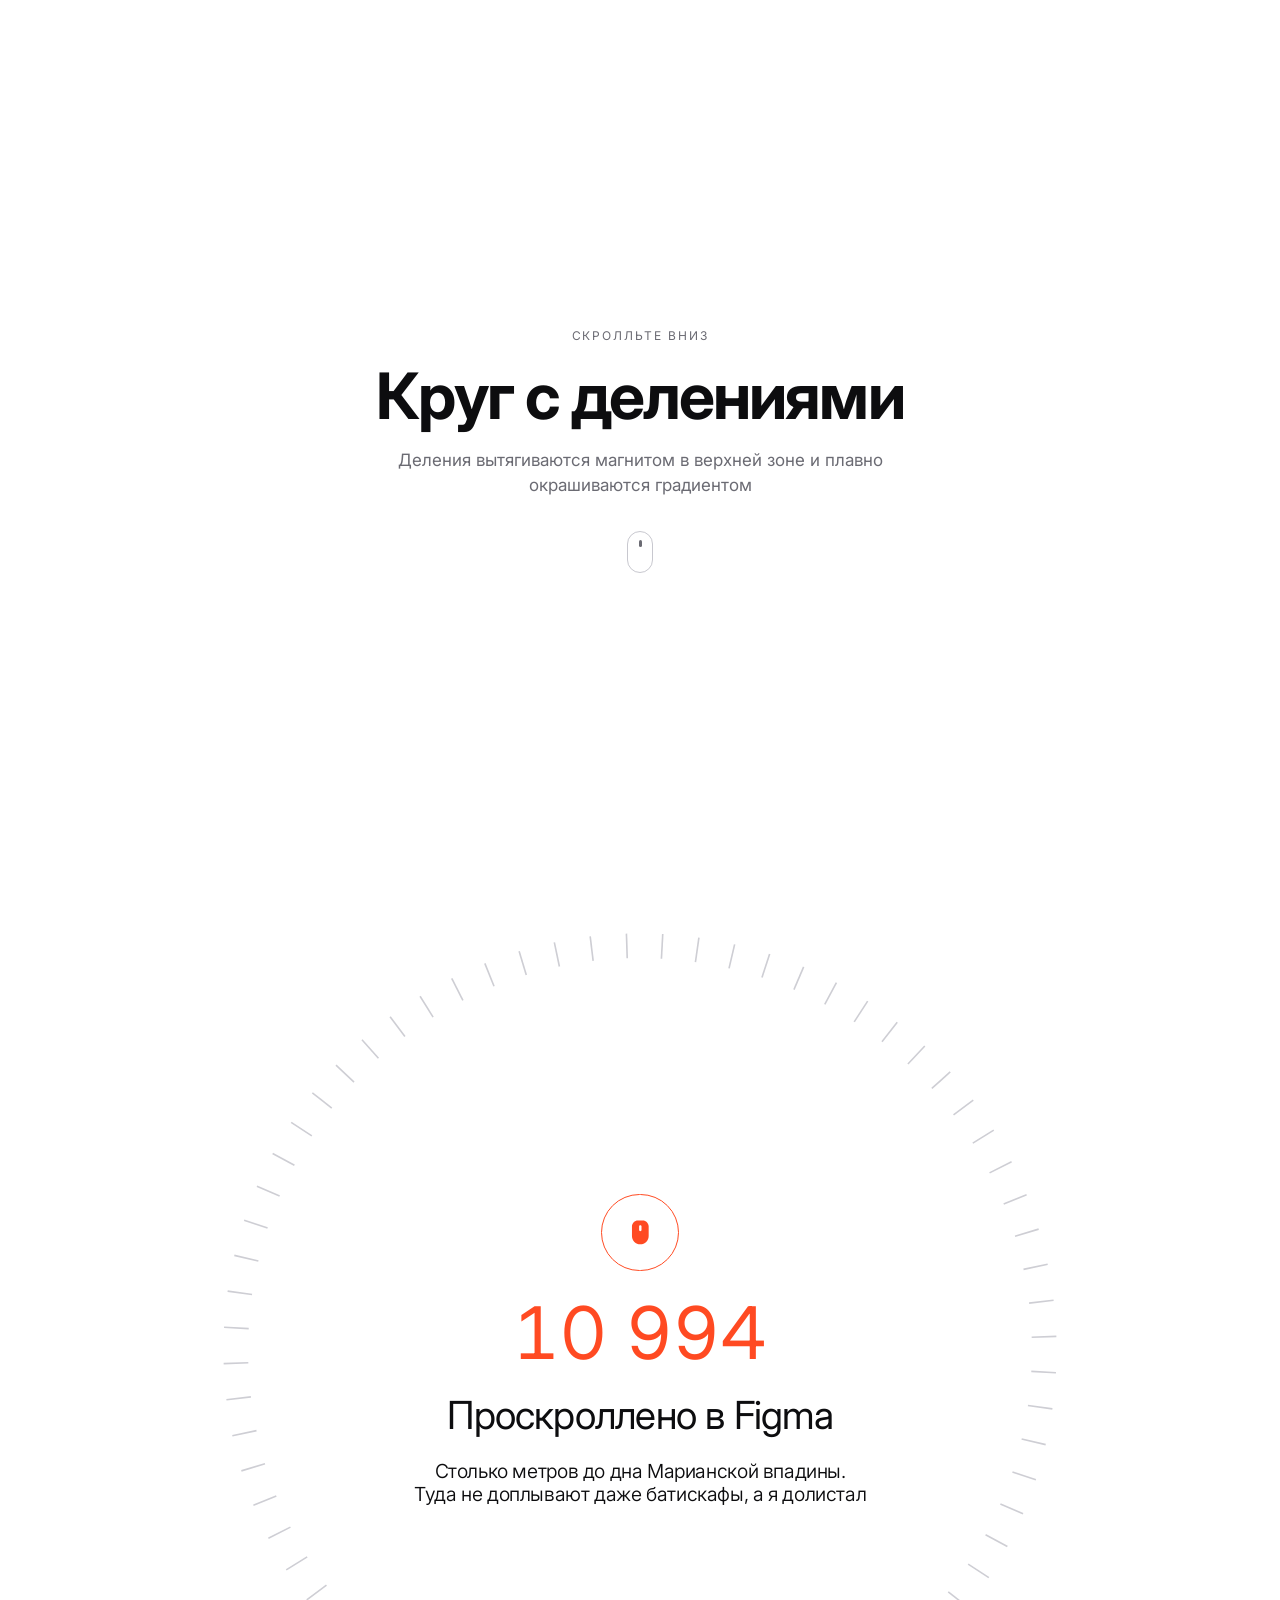
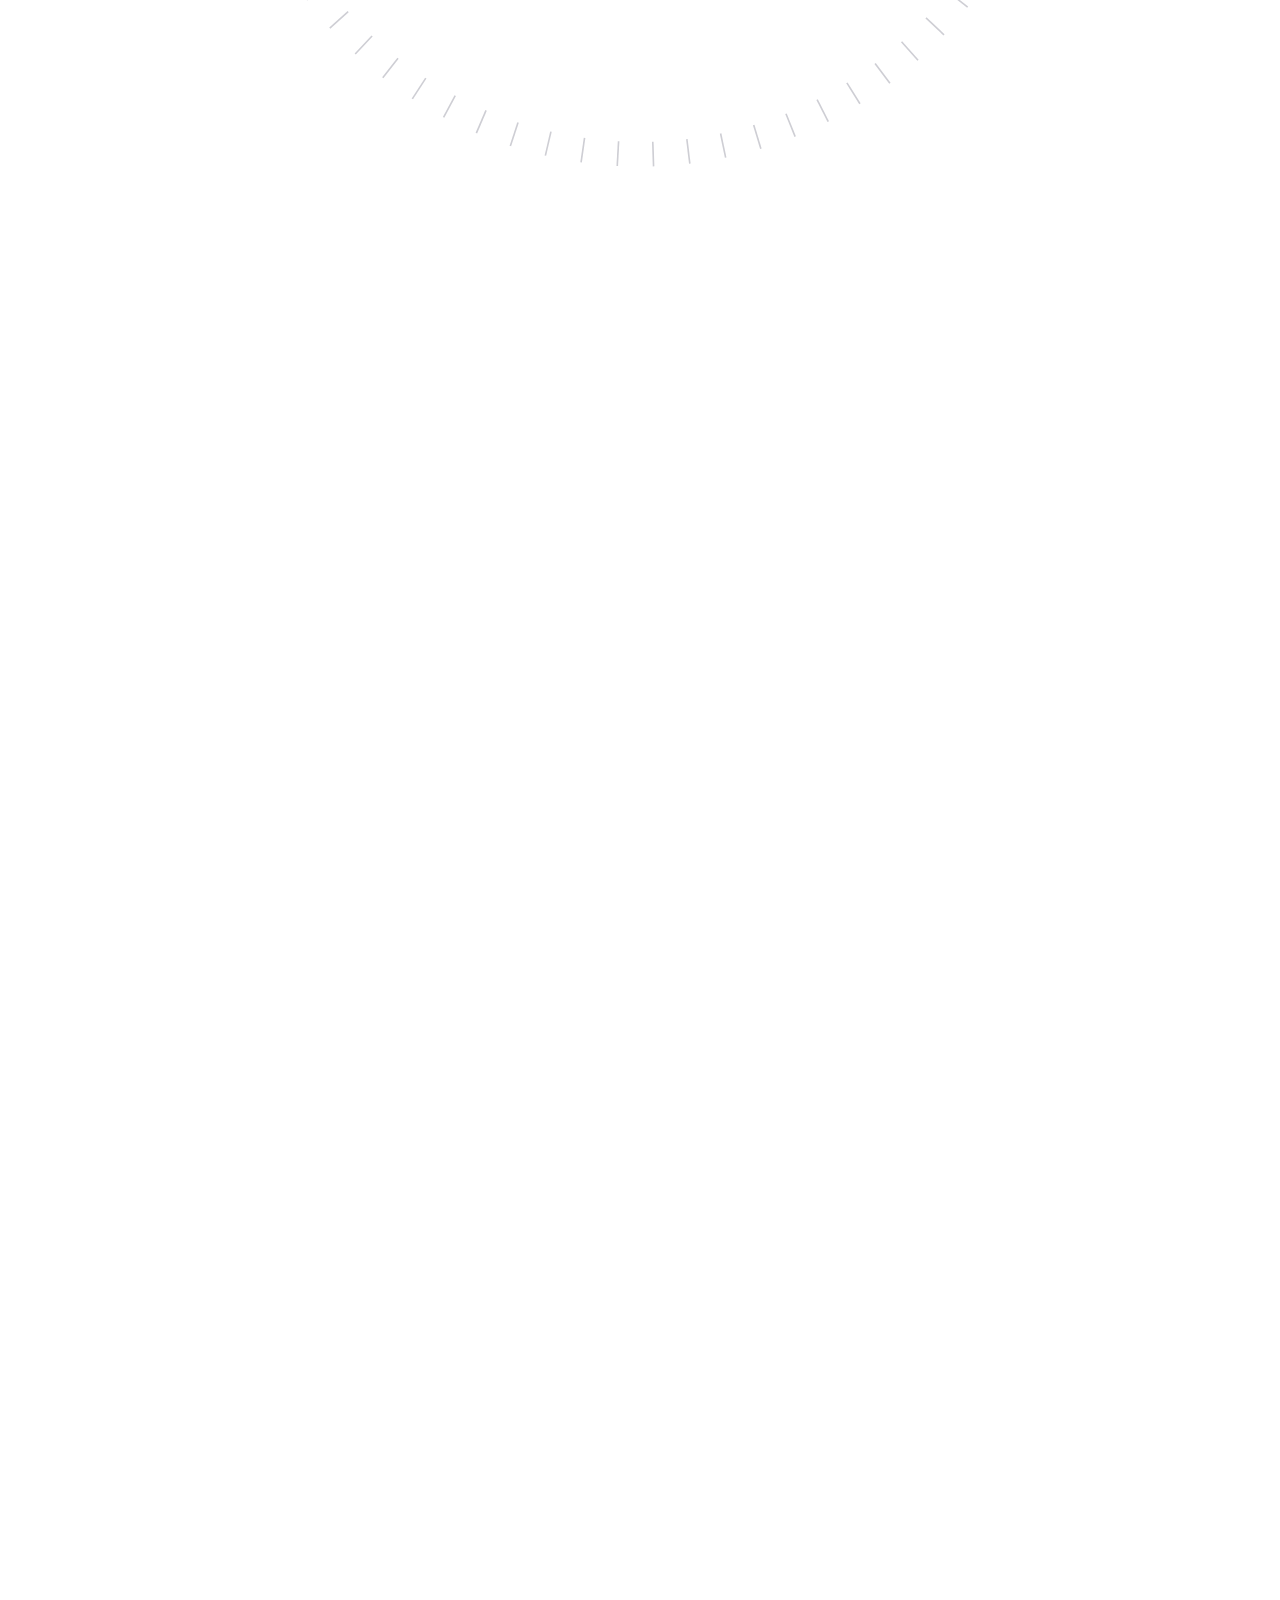
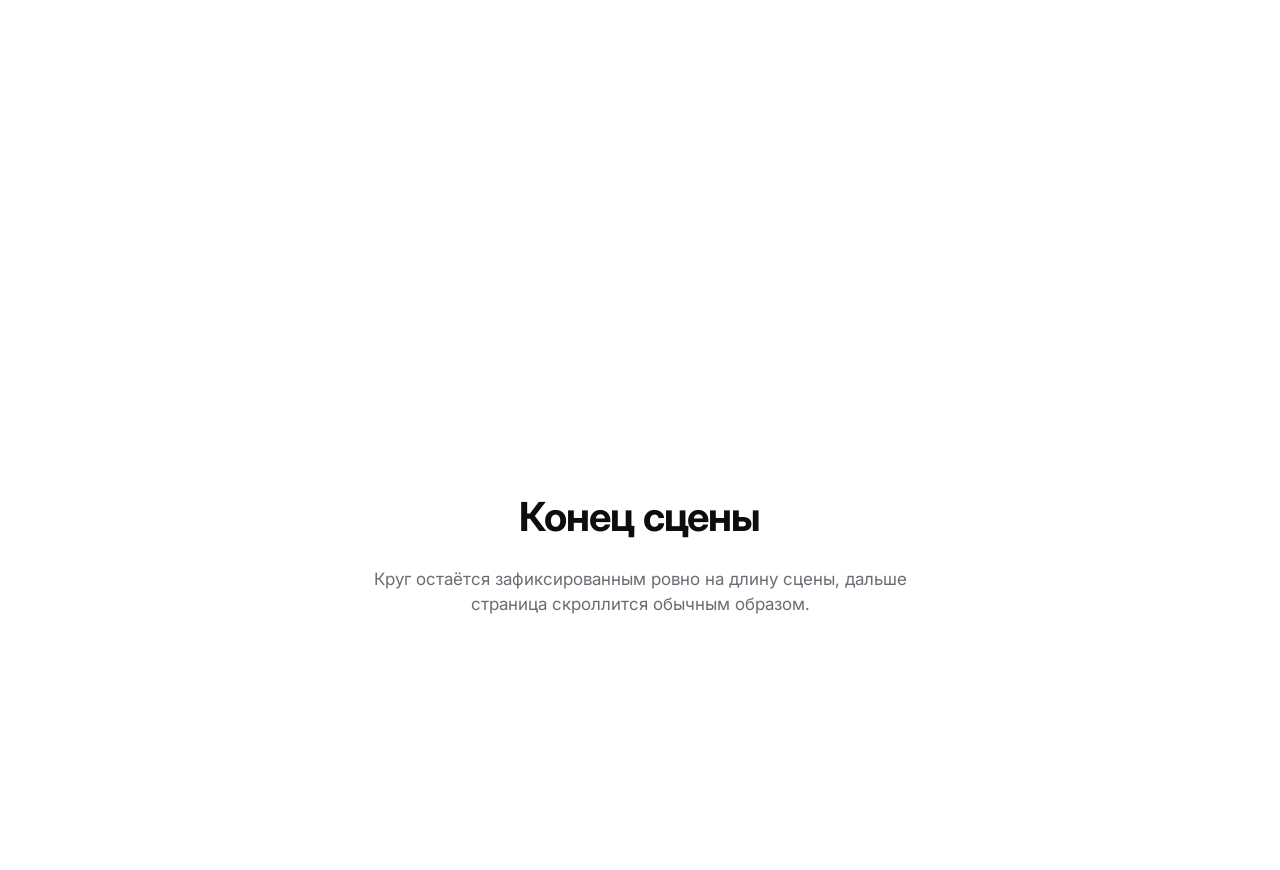
==== commit b04bf589: "Перенести композицию блока из макета Плашку-пилюлю заменили иконка в тонком кольце и крупное число ц" ====
--- a/index.html
+++ b/index.html
@@ -48,21 +48,36 @@
       <!-- контент внутри круга -->
       <div class="slides" id="slides">
         <article class="slide">
-          <span class="badge"><svg viewBox="0 0 24 24" class="badge__i"><path d="M6 6h15l-1.6 8.2a2 2 0 0 1-2 1.6H9.3a2 2 0 0 1-2-1.7L5.5 3.8A1 1 0 0 0 4.5 3H2.5"/><circle cx="10" cy="20" r="1.4"/><circle cx="18" cy="20" r="1.4"/></svg><b data-count="2840">2840</b></span>
-          <h2>Есть опыт работы <br>с интернет-магазинами</h2>
-          <p>Знаем лучшие практики, которые могут быть применены <br>на вашем проекте чтобы сделать его лучше</p>
+          <div class="mark">
+            <span class="icon"><svg viewBox="0 0 24 24" aria-hidden="true"><path fill-rule="evenodd" clip-rule="evenodd" d="M5 7C5 4.23858 7.23858 2 10 2H14C16.7614 2 19 4.23858 19 7V15C19 18.866 15.866 22 12 22C8.13401 22 5 18.866 5 15V7ZM11 7C11 6.44772 11.4477 6 12 6C12.5523 6 13 6.44772 13 7V10C13 10.5523 12.5523 11 12 11C11.4477 11 11 10.5523 11 10V7Z"/></svg></span>
+            <span class="count">10 994</span>
+          </div>
+          <div class="copy">
+            <h2>Проскроллено в Figma</h2>
+            <p>Столько метров до дна Марианской впадины. <br>Туда не доплывают даже батискафы, а я долистал</p>
+          </div>
         </article>
 
         <article class="slide">
-          <span class="badge"><svg viewBox="0 0 24 24" class="badge__i"><path d="M3 17l5-6 4 4 4-6 5 5"/><path d="M3 21h18"/></svg><b data-count="128">128</b></span>
-          <h2>Ускоряем загрузку <br>и растим конверсию</h2>
-          <p>Оптимизируем Core Web Vitals и путь пользователя, <br>чтобы каждый визит приносил больше заказов</p>
+          <div class="mark">
+            <span class="icon"><svg viewBox="0 0 24 24" aria-hidden="true" fill="none" stroke="currentColor" stroke-width="1.6" stroke-linecap="round" stroke-linejoin="round"><path d="M3 17l5-6 4 4 4-6 5 5"/><path d="M3 21h18"/></svg></span>
+            <span class="count">128</span>
+          </div>
+          <div class="copy">
+            <h2>Ускоряем загрузку <br>и растим конверсию</h2>
+            <p>Оптимизируем Core Web Vitals и путь пользователя, <br>чтобы каждый визит приносил больше заказов</p>
+          </div>
         </article>
 
         <article class="slide">
-          <span class="badge"><svg viewBox="0 0 24 24" class="badge__i"><path d="M12 3l2.6 5.6 6.1.8-4.5 4.2 1.2 6.1L12 16.8 6.6 19.7l1.2-6.1L3.3 9.4l6.1-.8z"/></svg><b data-count="17">17</b></span>
-          <h2>Поддерживаем проект <br>после запуска</h2>
-          <p>Развиваем функциональность, следим за метриками <br>и держим витрину стабильной 24/7</p>
+          <div class="mark">
+            <span class="icon"><svg viewBox="0 0 24 24" aria-hidden="true" fill="none" stroke="currentColor" stroke-width="1.6" stroke-linecap="round" stroke-linejoin="round"><path d="M12 3l2.6 5.6 6.1.8-4.5 4.2 1.2 6.1L12 16.8 6.6 19.7l1.2-6.1L3.3 9.4l6.1-.8z"/></svg></span>
+            <span class="count">17</span>
+          </div>
+          <div class="copy">
+            <h2>Поддерживаем проект <br>после запуска</h2>
+            <p>Развиваем функциональность, следим за метриками <br>и держим витрину стабильной 24/7</p>
+          </div>
         </article>
       </div>
 
@@ -71,8 +86,10 @@
 </section>
 
 <section class="outro">
-  <h2>Конец сцены</h2>
-  <p>Круг остаётся зафиксированным ровно на длину сцены, дальше страница скроллится обычным образом.</p>
+  <div class="copy">
+    <h2>Конец сцены</h2>
+    <p>Круг остаётся зафиксированным ровно на длину сцены, дальше страница скроллится обычным образом.</p>
+  </div>
 </section>
 
 <script src="script.js"></script>
--- a/styles.css
+++ b/styles.css
@@ -14,6 +14,17 @@
   --c2:#12b76a;
   --c3:#2e6bf5;
   --accent:var(--c1);          /* текущий акцент, скрипт переписывает его по скроллу */
+  /* типографика по макету: начертания Book и Regular, трекинг −2%.
+     Трекинг задаётся на каждом текстовом элементе: em наследуется уже в px. */
+  --book:350;                  /* Book — облегчённое начертание, им набрано описание */
+  --regular:400;               /* Regular — им набраны заголовок и число */
+  --tracking:-.02em;
+  /* размеры сняты с макета при круге 952 и выражены в vmin, чтобы расти вместе с кольцом */
+  --icon:clamp(56px,8.6vmin,96px);
+  --num:clamp(44px,8.06vmin,90px);
+  --h:clamp(22px,4.3vmin,48px);
+  --p:clamp(14px,2.15vmin,24px);
+  --gap:clamp(16px,2.87vmin,32px);
   --slides:3;                  /* количество блоков — должно совпадать с числом .slide */
   --stage-vh:120;              /* сколько vh скролла приходится на один блок */
 }
@@ -95,41 +106,45 @@
 /* ───────────── контент внутри круга ───────────── */
 .slides{
   position:relative;
-  width:min(60%,560px);
+  width:min(58%,617px);
   display:grid;
   place-items:center;
 }
 .slide{
   grid-area:1/1;
   text-align:center;
-  display:flex;flex-direction:column;align-items:center;gap:14px;
+  display:flex;flex-direction:column;align-items:center;gap:var(--gap);
   opacity:0;
   will-change:opacity,transform;
   pointer-events:none;
 }
-.badge{
-  display:inline-flex;align-items:center;gap:7px;
-  padding:7px 14px 7px 11px;border-radius:999px;
-  background:var(--badge-bg);color:var(--badge-ink);
-  font-size:15px;font-weight:600;letter-spacing:.01em;
-  font-variant-numeric:tabular-nums;
+.mark,.copy{display:flex;flex-direction:column;align-items:center;gap:var(--gap)}
+.copy{width:100%}
+.icon{
+  width:var(--icon);height:var(--icon);flex:none;
+  border:1px solid var(--accent);border-radius:50%;
+  display:grid;place-items:center;color:var(--accent);
 }
-.badge__i{width:16px;height:16px;fill:none;stroke:currentColor;stroke-width:1.8;stroke-linecap:round;stroke-linejoin:round;flex:none}
+/* иконка у каждого блока своя: по умолчанию заливка,
+   обводочному глифу достаточно своих fill и stroke в атрибутах */
+.icon svg{width:38%;height:38%}
+.icon svg:not([fill]){fill:currentColor}
+/* число набрано Regular без трекинга — в макете межбуквенное задано только тексту */
+.count{
+  color:var(--accent);font-size:var(--num);font-weight:var(--regular);
+  line-height:1;font-variant-numeric:tabular-nums;white-space:nowrap;
+}
 .slide h2{
-  margin:0;font-size:clamp(22px,3.2vw,38px);line-height:1.12;
-  letter-spacing:-.035em;font-weight:700;text-wrap:balance;
+  margin:0;font-size:var(--h);line-height:1;
+  letter-spacing:var(--tracking);font-weight:var(--regular);text-wrap:balance;
 }
 .slide p{
-  margin:0;color:var(--muted);
-  font-size:clamp(13px,1.4vw,16px);line-height:1.45;font-weight:500;
+  margin:0;color:var(--ink);
+  font-size:var(--p);line-height:1.2;font-weight:var(--book);letter-spacing:var(--tracking);
 }
 
 @media (max-width:640px){
   .slides{width:64%}
-  .slide{gap:11px}
-  .slide h2{font-size:clamp(19px,5.2vw,25px)}
-  .slide p{font-size:clamp(12px,3.2vw,14px)}
-  .badge{font-size:13px;padding:6px 12px 6px 9px}
   /* на узких экранах верстаем текст потоком, а не по авторским строкам */
   .slide h2 br,.slide p br{display:none}
 }
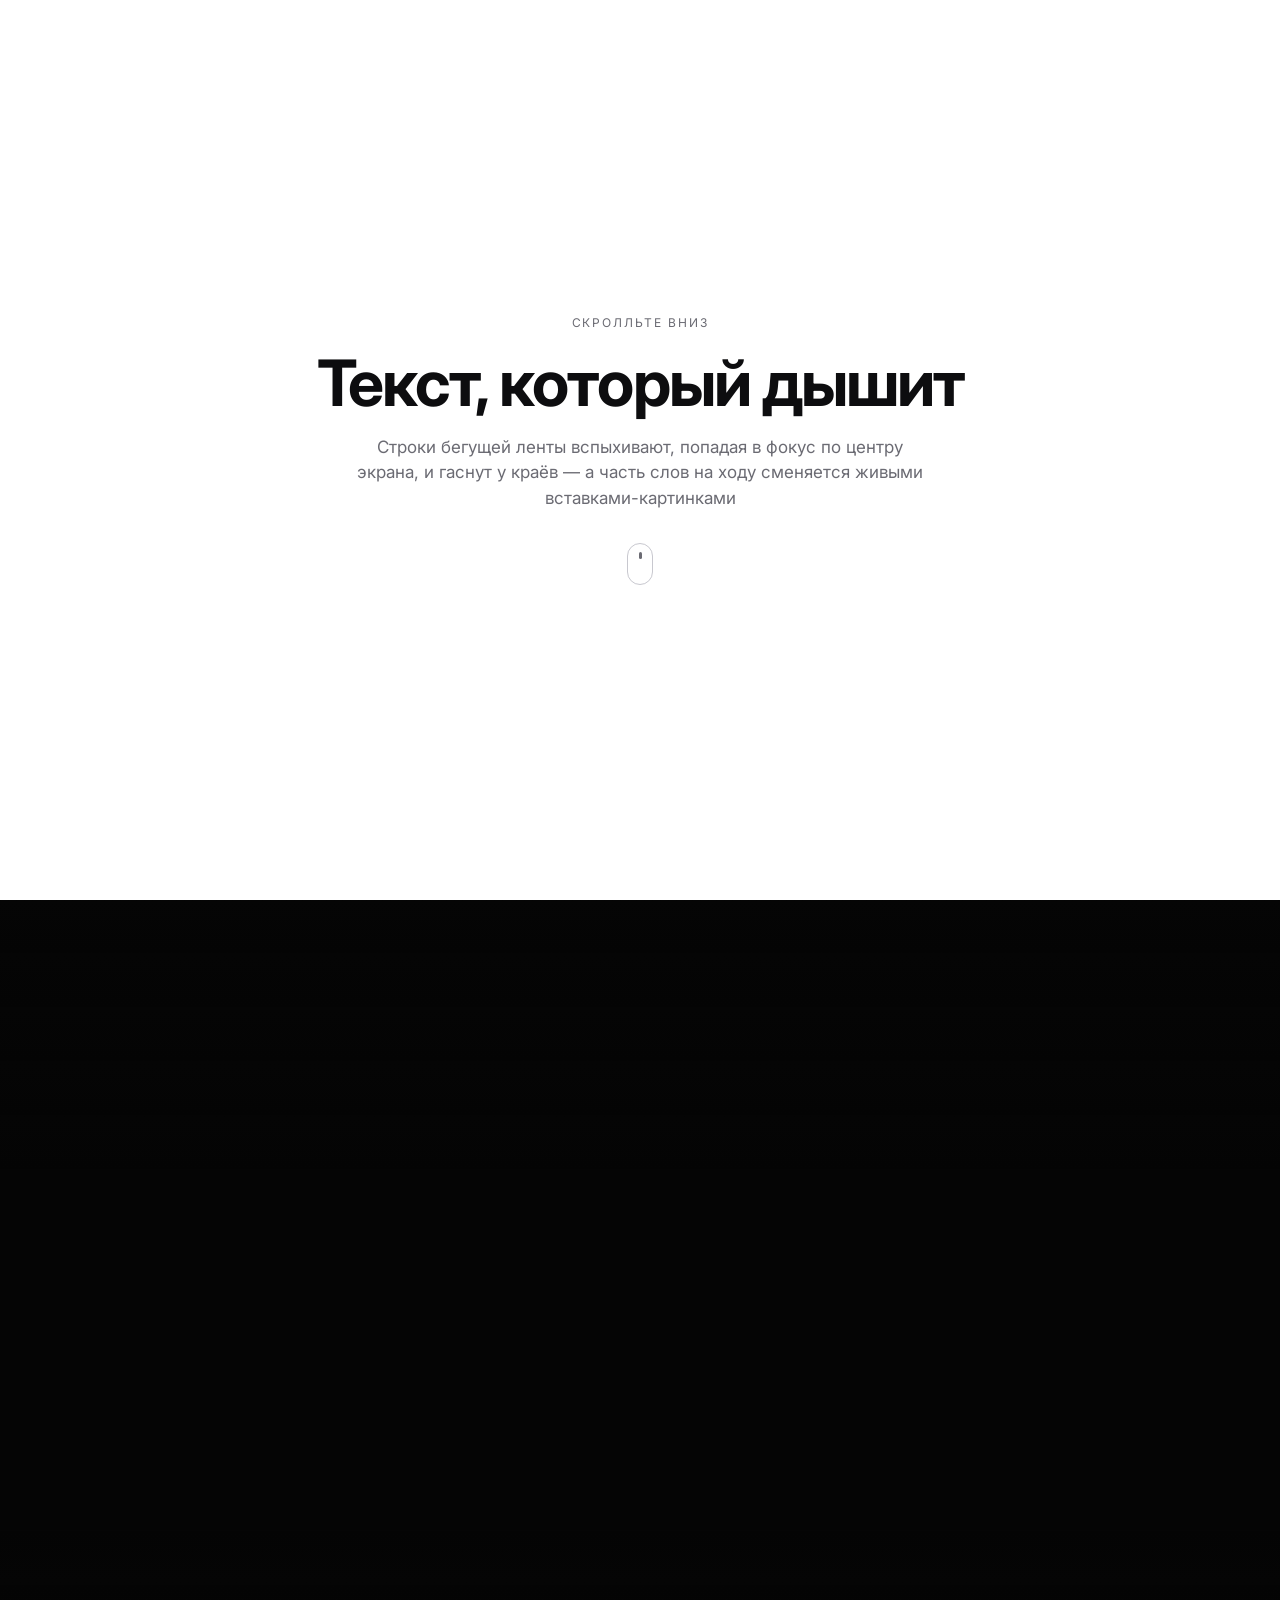
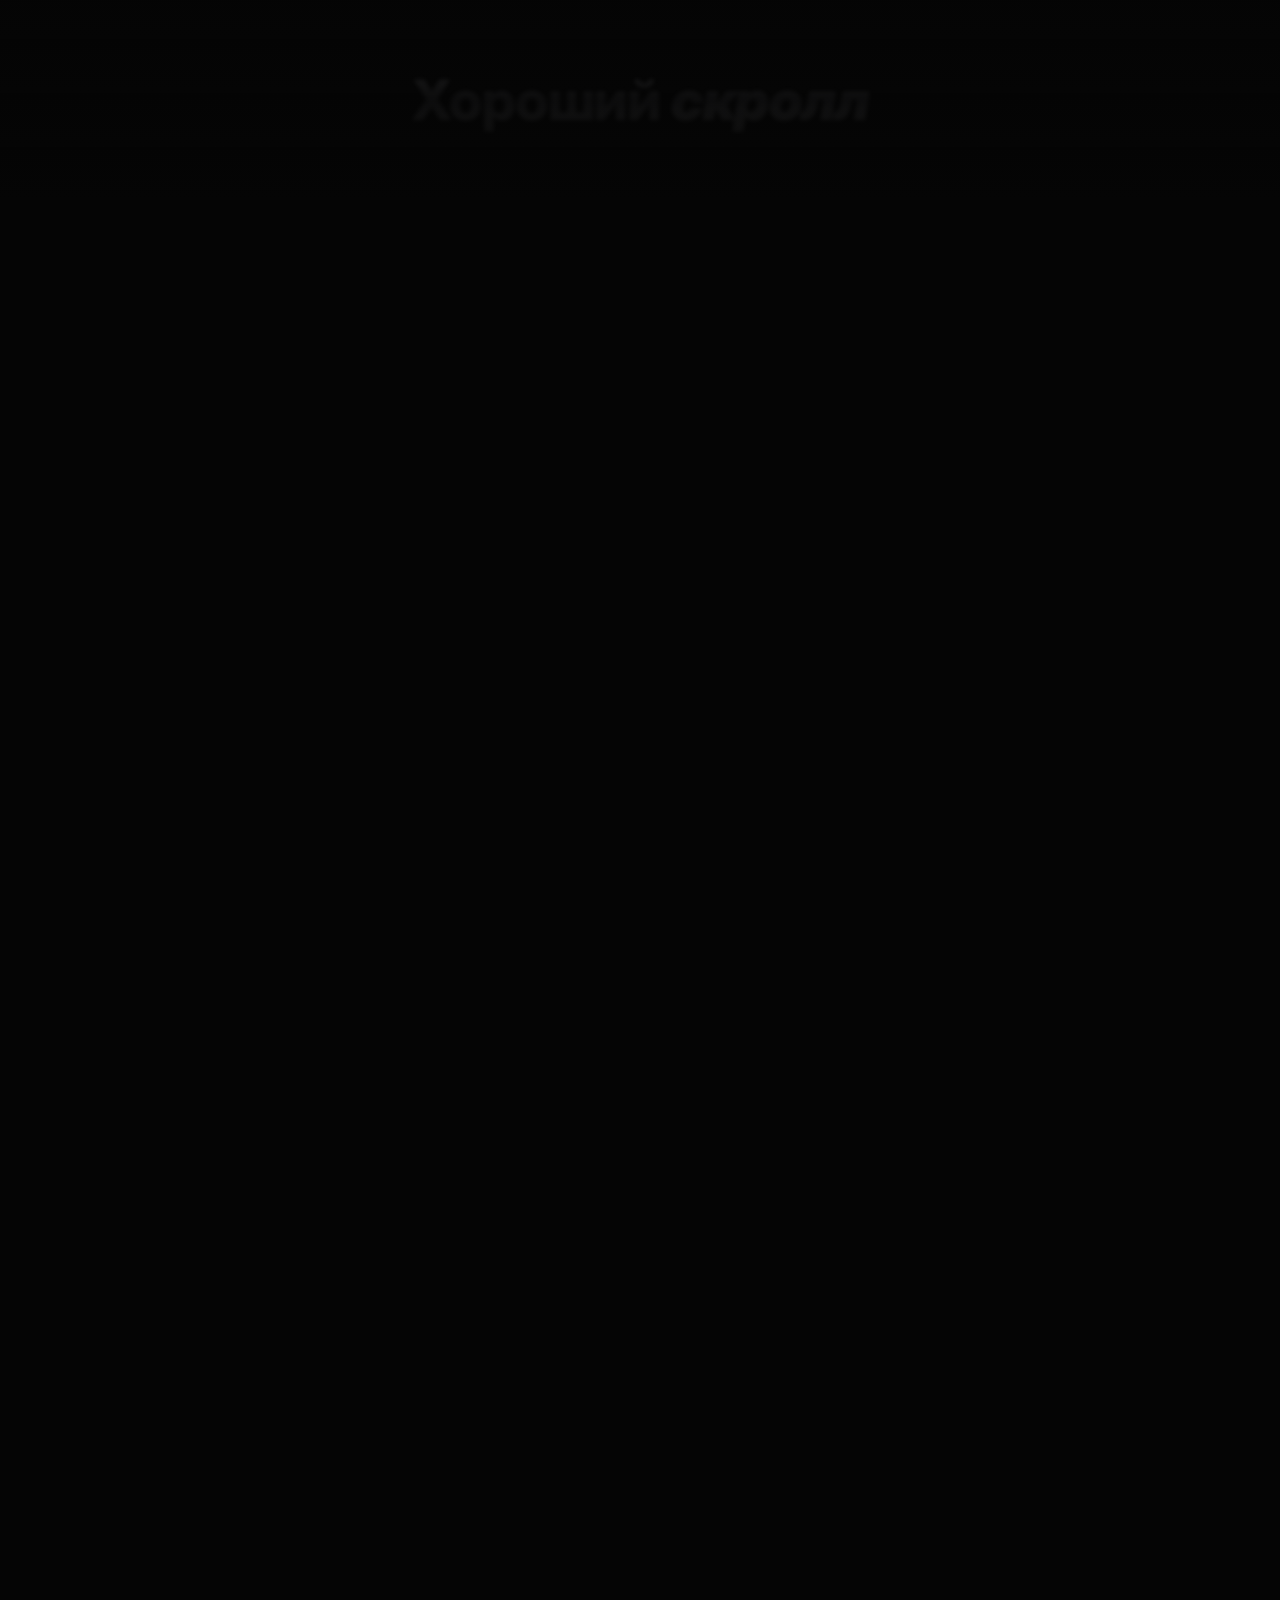
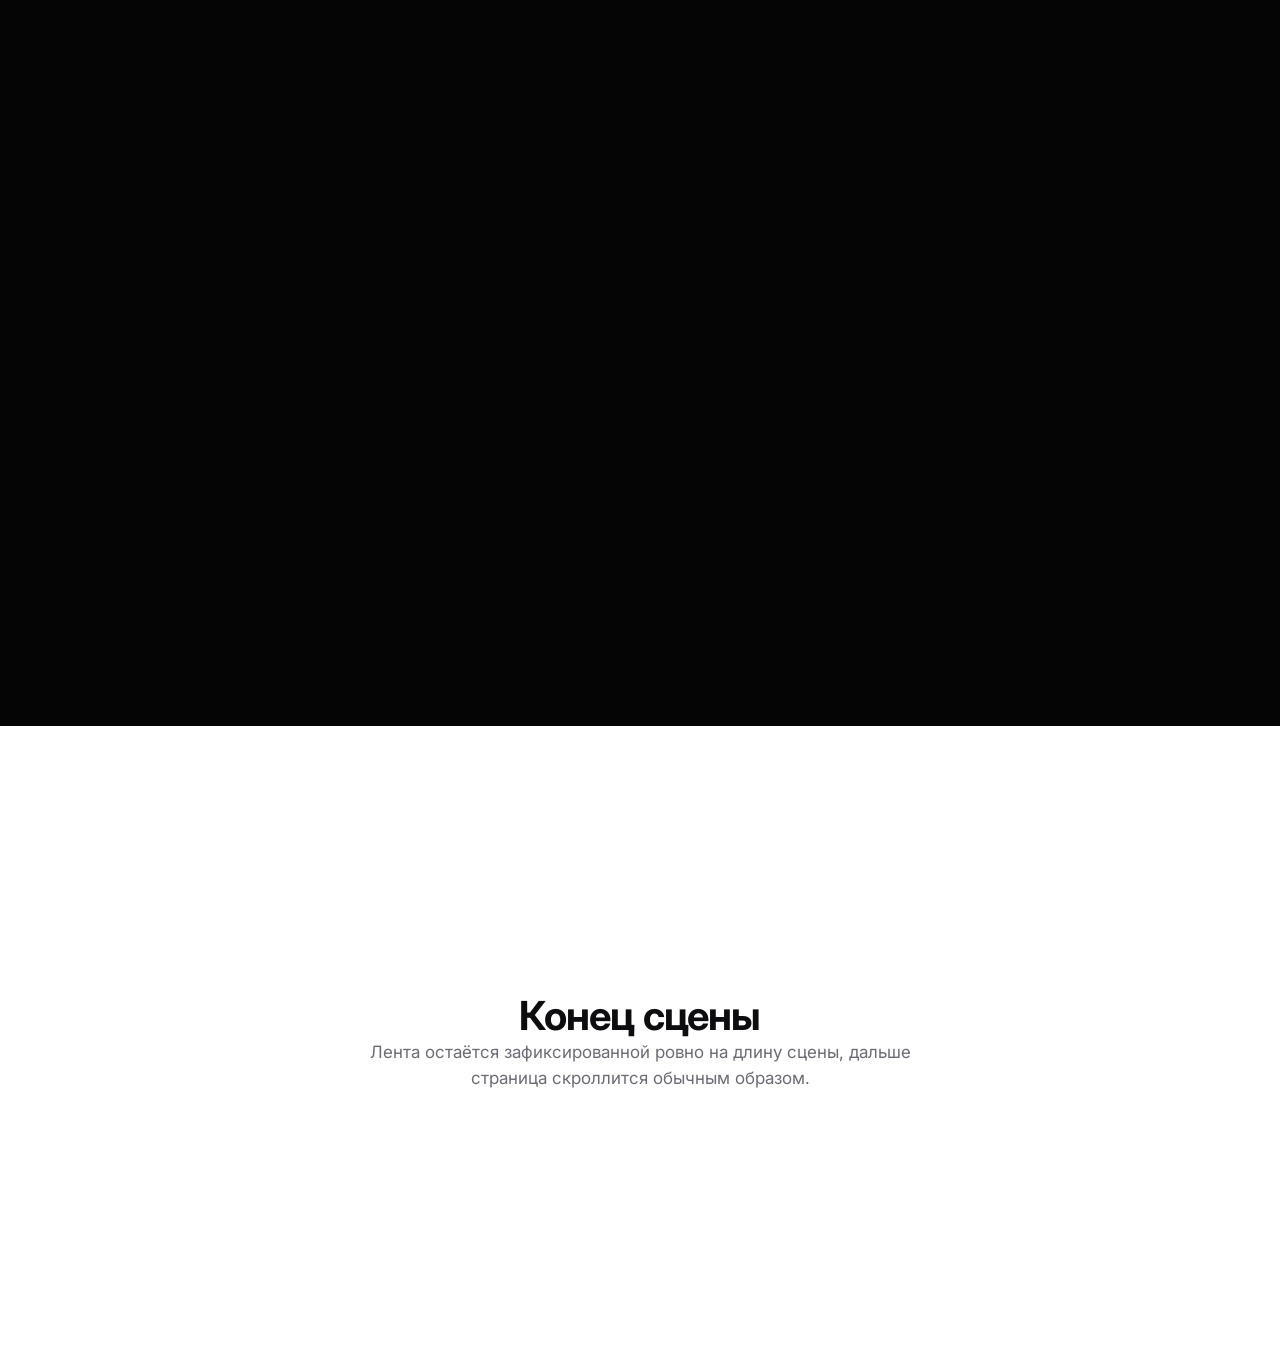
==== commit 915d540f: "Заменить круг на скролл-ленту строк со вставками изображений Sticky-сцена: вертикальная лента коротк" ====
--- a/index.html
+++ b/index.html
@@ -3,84 +3,83 @@
 <head>
 <meta charset="utf-8">
 <meta name="viewport" content="width=device-width, initial-scale=1">
-<title>Круг с делениями — анимация при скролле</title>
+<title>Лента строк с вставками изображений — анимация при скролле</title>
 <link rel="preconnect" href="https://fonts.googleapis.com">
 <link rel="preconnect" href="https://fonts.gstatic.com" crossorigin>
-<link href="https://fonts.googleapis.com/css2?family=Inter:wght@400;500;600;700&display=swap" rel="stylesheet">
+<link href="https://fonts.googleapis.com/css2?family=Inter:ital,wght@0,700;0,800;0,900;1,700;1,800;1,900&display=swap" rel="stylesheet">
 <link rel="stylesheet" href="styles.css">
 </head>
 <body>
 
 <section class="intro">
   <p class="kicker">Скролльте вниз</p>
-  <h1>Круг с делениями</h1>
-  <p class="sub">Деления вытягиваются магнитом в верхней зоне и плавно окрашиваются градиентом</p>
+  <h1>Текст, который дышит</h1>
+  <p class="sub">Строки бегущей ленты вспыхивают, попадая в фокус по центру экрана, и гаснут у краёв — а часть слов на ходу сменяется живыми вставками-картинками</p>
   <div class="mouse" aria-hidden="true"><span></span></div>
 </section>
 
-<!-- ─── Сцена: высота = кол-во слайдов × 100vh + запас ─── -->
+<!-- ─── Сцена: высота = кол-во строк × vh-на-строку + запас ─── -->
 <section class="stage" id="stage">
   <div class="sticky">
-    <div class="dial" id="dial">
-
-      <svg class="dial__svg" viewBox="0 0 560 560" aria-hidden="true">
-        <defs>
-          <linearGradient id="auraGrad" x1="0" y1="0" x2="1" y2="0">
-            <stop offset="0%"   stop-color="var(--accent)" stop-opacity="0"></stop>
-            <stop offset="50%"  stop-color="var(--accent)" stop-opacity=".55"></stop>
-            <stop offset="100%" stop-color="var(--accent)" stop-opacity="0"></stop>
-          </linearGradient>
-          <filter id="auraBlur" x="-50%" y="-50%" width="200%" height="200%">
-            <feGaussianBlur stdDeviation="9"></feGaussianBlur>
-          </filter>
-        </defs>
-
-        <!-- мягкая подсветка верхней зоны -->
-        <path id="aura" class="aura" filter="url(#auraBlur)"
-              stroke="url(#auraGrad)" fill="none" stroke-linecap="round"></path>
-        <path id="auraHover" class="aura" filter="url(#auraBlur)"
-              stroke="url(#auraGrad)" fill="none" stroke-linecap="round" opacity="0"></path>
-
-        <!-- деления генерируются скриптом -->
-        <g id="ticks" class="ticks"></g>
-      </svg>
-
-      <!-- контент внутри круга -->
-      <div class="slides" id="slides">
-        <article class="slide">
-          <div class="mark">
-            <span class="icon"><svg viewBox="0 0 24 24" aria-hidden="true"><path fill-rule="evenodd" clip-rule="evenodd" d="M5 7C5 4.23858 7.23858 2 10 2H14C16.7614 2 19 4.23858 19 7V15C19 18.866 15.866 22 12 22C8.13401 22 5 18.866 5 15V7ZM11 7C11 6.44772 11.4477 6 12 6C12.5523 6 13 6.44772 13 7V10C13 10.5523 12.5523 11 12 11C11.4477 11 11 10.5523 11 10V7Z"/></svg></span>
-            <span class="count">10 994</span>
-          </div>
-          <div class="copy">
-            <h2>Проскроллено в Figma</h2>
-            <p>Столько метров до дна Марианской впадины. <br>Туда не доплывают даже батискафы, а я долистал</p>
-          </div>
-        </article>
-
-        <article class="slide">
-          <div class="mark">
-            <span class="icon"><svg viewBox="0 0 24 24" aria-hidden="true" fill="none" stroke="currentColor" stroke-width="1.6" stroke-linecap="round" stroke-linejoin="round"><path d="M3 17l5-6 4 4 4-6 5 5"/><path d="M3 21h18"/></svg></span>
-            <span class="count">128</span>
-          </div>
-          <div class="copy">
-            <h2>Ускоряем загрузку <br>и растим конверсию</h2>
-            <p>Оптимизируем Core Web Vitals и путь пользователя, <br>чтобы каждый визит приносил больше заказов</p>
-          </div>
-        </article>
-
-        <article class="slide">
-          <div class="mark">
-            <span class="icon"><svg viewBox="0 0 24 24" aria-hidden="true" fill="none" stroke="currentColor" stroke-width="1.6" stroke-linecap="round" stroke-linejoin="round"><path d="M12 3l2.6 5.6 6.1.8-4.5 4.2 1.2 6.1L12 16.8 6.6 19.7l1.2-6.1L3.3 9.4l6.1-.8z"/></svg></span>
-            <span class="count">17</span>
-          </div>
-          <div class="copy">
-            <h2>Поддерживаем проект <br>после запуска</h2>
-            <p>Развиваем функциональность, следим за метриками <br>и держим витрину стабильной 24/7</p>
-          </div>
-        </article>
+    <div class="reel" id="reel">
+      <div class="lines" id="lines">
+        <p class="line">Хороший <i>скролл</i></p>
+        <p class="line">это когда</p>
+        <p class="line">страница
+          <span class="chip chip--a" aria-hidden="true">
+            <svg viewBox="0 0 32 32">
+              <defs>
+                <linearGradient id="gA" x1="0" y1="0" x2="1" y2="1">
+                  <stop offset="0%" stop-color="#ffd58a"></stop>
+                  <stop offset="55%" stop-color="#ff8a65"></stop>
+                  <stop offset="100%" stop-color="#ff5f7e"></stop>
+                </linearGradient>
+              </defs>
+              <rect width="32" height="32" fill="url(#gA)"></rect>
+              <circle cx="22" cy="9" r="5.5" fill="#fff" opacity=".85"></circle>
+              <path d="M0 24c5-6 11-6 16-2s11 4 16-2v10H0z" fill="#c8452f" opacity=".55"></path>
+            </svg>
+          </span>
+          <i>дышит</i>
+        </p>
+        <p class="line">а не просто</p>
+        <p class="line"><i>едет</i> мимо</p>
+        <p class="line">каждая
+          <span class="chip chip--b" aria-hidden="true">
+            <svg viewBox="0 0 32 32">
+              <defs>
+                <linearGradient id="gB" x1="0" y1="0" x2="1" y2="1">
+                  <stop offset="0%" stop-color="#7cf5d4"></stop>
+                  <stop offset="100%" stop-color="#3a7bfa"></stop>
+                </linearGradient>
+              </defs>
+              <rect width="32" height="32" fill="url(#gB)"></rect>
+              <rect x="5" y="6" width="9" height="9" rx="2" fill="#fff" opacity=".9"></rect>
+              <rect x="18" y="6" width="9" height="20" rx="2" fill="#0b2447" opacity=".55"></rect>
+              <rect x="5" y="19" width="9" height="7" rx="2" fill="#fff" opacity=".55"></rect>
+            </svg>
+          </span>
+          деталь
+        </p>
+        <p class="line">держит <i>взгляд</i></p>
+        <p class="line">дольше чем</p>
+        <p class="line">три
+          <span class="chip chip--c" aria-hidden="true">
+            <svg viewBox="0 0 32 32">
+              <defs>
+                <linearGradient id="gC" x1="0" y1="0" x2="1" y2="1">
+                  <stop offset="0%" stop-color="#c9a6ff"></stop>
+                  <stop offset="100%" stop-color="#6a5cff"></stop>
+                </linearGradient>
+              </defs>
+              <rect width="32" height="32" fill="url(#gC)"></rect>
+              <circle cx="16" cy="16" r="10" fill="none" stroke="#fff" stroke-width="2" opacity=".85"></circle>
+              <path d="M16 9v7l5 3" fill="none" stroke="#fff" stroke-width="2" stroke-linecap="round" stroke-linejoin="round"></path>
+            </svg>
+          </span>
+          <i>секунды</i>
+        </p>
       </div>
-
     </div>
   </div>
 </section>
@@ -88,7 +87,7 @@
 <section class="outro">
   <div class="copy">
     <h2>Конец сцены</h2>
-    <p>Круг остаётся зафиксированным ровно на длину сцены, дальше страница скроллится обычным образом.</p>
+    <p>Лента остаётся зафиксированной ровно на длину сцены, дальше страница скроллится обычным образом.</p>
   </div>
 </section>
 
--- a/styles.css
+++ b/styles.css
@@ -3,30 +3,11 @@
   --ink:#0d0d0f;
   --muted:#6b6b73;
   --hair:#c8c8cf;
-  --badge-bg:#e9e9ec;
-  --badge-ink:#3a3a42;
-  /* градиент «нагрева» деления: холодное → среднее → горячее → акцент блока */
-  --tick-cold:#ceced4;
-  --tick-mid:#8c8c94;
-  --tick-hot:#202026;
-  /* акцент каждого текстового блока: --c1 для первого, --c2 для второго и т.д. */
-  --c1:#ff4a22;
-  --c2:#12b76a;
-  --c3:#2e6bf5;
-  --accent:var(--c1);          /* текущий акцент, скрипт переписывает его по скроллу */
-  /* типографика по макету: начертания Book и Regular, трекинг −2%.
-     Трекинг задаётся на каждом текстовом элементе: em наследуется уже в px. */
-  --book:350;                  /* Book — облегчённое начертание, им набрано описание */
-  --regular:400;               /* Regular — им набраны заголовок и число */
-  --tracking:-.02em;
-  /* размеры сняты с макета при круге 952 и выражены в vmin, чтобы расти вместе с кольцом */
-  --icon:clamp(56px,8.6vmin,96px);
-  --num:clamp(44px,8.06vmin,90px);
-  --h:clamp(22px,4.3vmin,48px);
-  --p:clamp(14px,2.15vmin,24px);
-  --gap:clamp(16px,2.87vmin,32px);
-  --slides:3;                  /* количество блоков — должно совпадать с числом .slide */
-  --stage-vh:120;              /* сколько vh скролла приходится на один блок */
+  /* сцена всегда тёмная, независимо от темы страницы — это часть эффекта */
+  --stage-bg:#050505;
+  --stage-fade:#050505;
+  --lines:9;            /* количество строк — должно совпадать с числом .line */
+  --line-vh:46;          /* сколько vh скролла приходится на переход между строками */
 }
 
 @media (prefers-color-scheme:dark){
@@ -35,14 +16,6 @@
     --ink:#f3f3f6;
     --muted:#93939e;
     --hair:#3a3a44;
-    --badge-bg:#1d1d23;
-    --badge-ink:#c9c9d2;
-    --tick-cold:#2f2f38;
-    --tick-mid:#6e6e7a;
-    --tick-hot:#ededf2;
-    --c1:#ff6a45;
-    --c2:#2fd48a;
-    --c3:#5a8cff;
   }
 }
 :root[data-theme="dark"]{
@@ -50,14 +23,6 @@
   --ink:#f3f3f6;
   --muted:#93939e;
   --hair:#3a3a44;
-  --badge-bg:#1d1d23;
-  --badge-ink:#c9c9d2;
-  --tick-cold:#2f2f38;
-  --tick-mid:#6e6e7a;
-  --tick-hot:#ededf2;
-  --c1:#ff6a45;
-  --c2:#2fd48a;
-  --c3:#5a8cff;
 }
 
 *{box-sizing:border-box}
@@ -83,70 +48,64 @@
 .mouse span{position:absolute;left:50%;top:8px;width:3px;height:7px;margin-left:-1.5px;border-radius:2px;background:var(--muted);animation:wheel 1.6s ease-in-out infinite}
 @keyframes wheel{0%{transform:translateY(0);opacity:0}30%{opacity:1}100%{transform:translateY(14px);opacity:0}}
 
-/* ───────────── сцена со sticky-кругом ───────────── */
+/* ───────────── сцена со sticky-лентой ───────────── */
 .stage{
   position:relative;
-  /* длина прокрутки сцены: по одному экрану на блок + экран на «доводку» */
-  height:calc((var(--slides) * var(--stage-vh) * 1vh) + 100vh);
+  background:var(--stage-bg);
+  /* длина прокрутки сцены: по переходу на каждую строку + экран на «доводку» */
+  height:calc((var(--lines) * var(--line-vh) * 1vh) + 100vh);
 }
-.sticky{position:sticky;top:0;height:100vh;display:grid;place-items:center;overflow:hidden}
+.sticky{
+  position:sticky;top:0;height:100vh;overflow:hidden;
+  background:var(--stage-bg);
+}
+.reel{position:relative;width:100%;height:100%}
 
-.dial{
-  position:relative;
-  width:min(96vmin,1040px);
-  aspect-ratio:1/1;
-  display:grid;place-items:center;
+/* вертикальный туман по краям экрана — усиливает угасание строк на подходе к рамке */
+.sticky::before,.sticky::after{
+  content:"";position:absolute;left:0;right:0;height:30vh;pointer-events:none;z-index:2;
 }
-.dial__svg{position:absolute;inset:0;width:100%;height:100%;overflow:visible;will-change:transform}
+.sticky::before{top:0;background:linear-gradient(to bottom, var(--stage-fade) 0%, transparent 100%)}
+.sticky::after{bottom:0;background:linear-gradient(to top, var(--stage-fade) 0%, transparent 100%)}
 
-.ticks line{stroke-linecap:butt}
-/* прозрачностью дуги управляет скрипт — в CSS её задавать нельзя, стиль перебьёт атрибут */
-.aura{stroke-width:24}
-
-/* ───────────── контент внутри круга ───────────── */
-.slides{
-  position:relative;
-  width:min(58%,617px);
-  display:grid;
-  place-items:center;
+.lines{
+  position:absolute;left:50%;top:0;
+  width:min(92vw,900px);
+  transform:translate(-50%,0);
+  will-change:transform;
 }
-.slide{
-  grid-area:1/1;
+.line{
+  margin:0;
+  padding:1.1vh 0;
   text-align:center;
-  display:flex;flex-direction:column;align-items:center;gap:var(--gap);
-  opacity:0;
-  will-change:opacity,transform;
-  pointer-events:none;
+  white-space:nowrap;
+  font-weight:800;
+  font-size:clamp(22px,6.4vw,60px);
+  line-height:1.18;
+  letter-spacing:-.02em;
+  color:transparent;
+  /* металлический блик: светлый край сверху и снизу, приглушённая середина */
+  background:linear-gradient(180deg,#fff 0%,#d6d6dd 32%,#84848f 50%,#d6d6dd 68%,#fff 100%);
+  -webkit-background-clip:text;background-clip:text;
+  will-change:transform,opacity,filter;
 }
-.mark,.copy{display:flex;flex-direction:column;align-items:center;gap:var(--gap)}
-.copy{width:100%}
-.icon{
-  width:var(--icon);height:var(--icon);flex:none;
-  border:1px solid var(--accent);border-radius:50%;
-  display:grid;place-items:center;color:var(--accent);
-}
-/* иконка у каждого блока своя: по умолчанию заливка,
-   обводочному глифу достаточно своих fill и stroke в атрибутах */
-.icon svg{width:38%;height:38%}
-.icon svg:not([fill]){fill:currentColor}
-/* число набрано Regular без трекинга — в макете межбуквенное задано только тексту */
-.count{
-  color:var(--accent);font-size:var(--num);font-weight:var(--regular);
-  line-height:1;font-variant-numeric:tabular-nums;white-space:nowrap;
-}
-.slide h2{
-  margin:0;font-size:var(--h);line-height:1;
-  letter-spacing:var(--tracking);font-weight:var(--regular);text-wrap:balance;
-}
-.slide p{
-  margin:0;color:var(--ink);
-  font-size:var(--p);line-height:1.2;font-weight:var(--book);letter-spacing:var(--tracking);
+.line i{
+  font-style:italic;
+  font-weight:900;
+  background:inherit;
+  -webkit-background-clip:text;background-clip:text;
 }
 
+.chip{
+  display:inline-flex;vertical-align:-.14em;
+  width:.92em;height:.92em;margin:0 .12em;
+  border-radius:26%;overflow:hidden;flex:none;
+  box-shadow:0 .05em .35em rgba(0,0,0,.55);
+}
+.chip svg{width:100%;height:100%;display:block}
+
 @media (max-width:640px){
-  .slides{width:64%}
-  /* на узких экранах верстаем текст потоком, а не по авторским строкам */
-  .slide h2 br,.slide p br{display:none}
+  .lines{width:94vw}
 }
 
 @media (prefers-reduced-motion:reduce){
